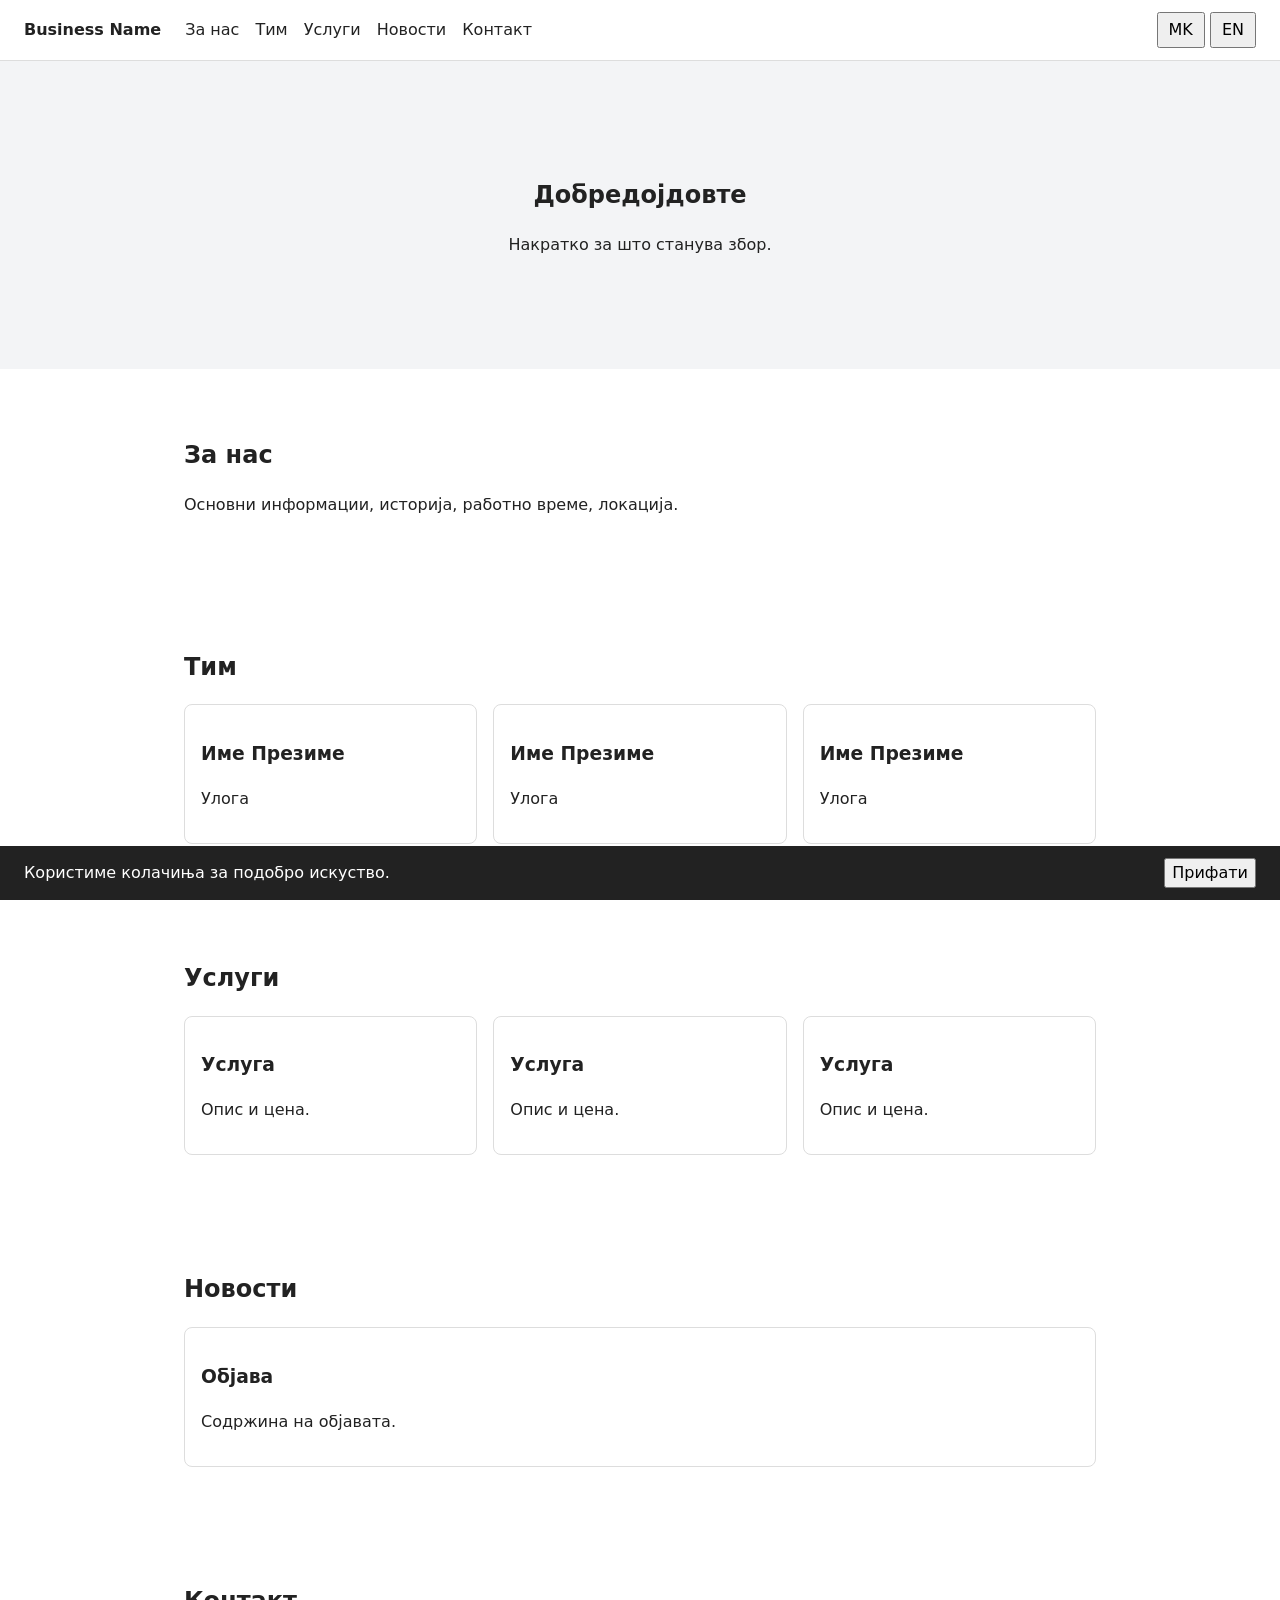
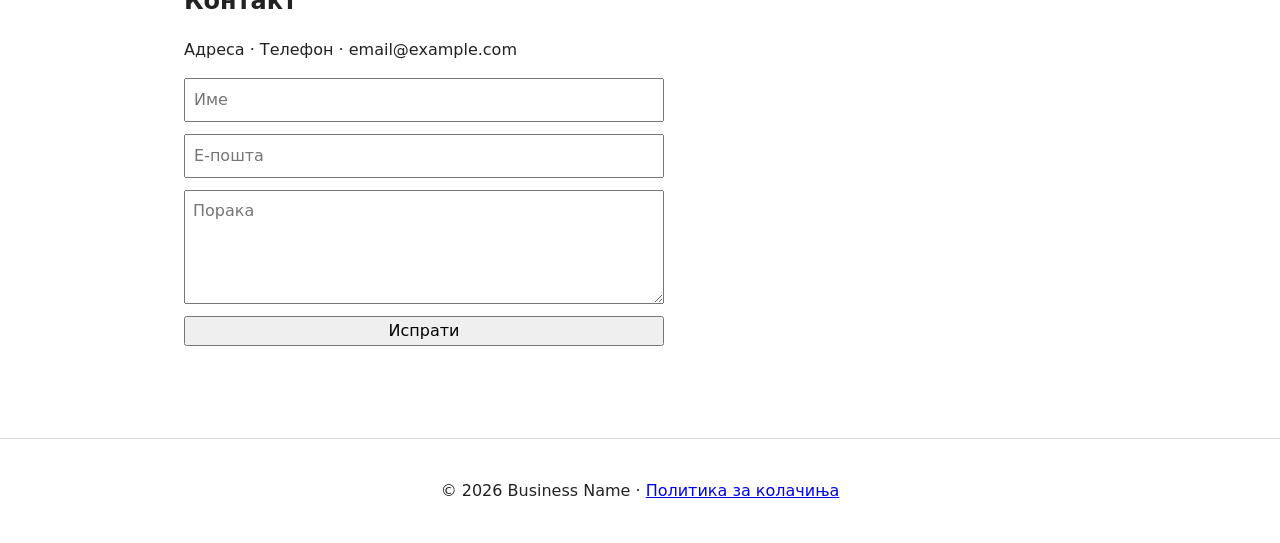
==== site/index.html @ bcfb5c7d "Configuring Reporun #1" ====
<!DOCTYPE html>
<html lang="mk">
<head>
  <meta charset="utf-8">
  <meta name="viewport" content="width=device-width, initial-scale=1">
  <title>Business Name</title>
  <link rel="stylesheet" href="css/style.css">
</head>
<body>
  <header>
    <a class="logo" href="#home">Business Name</a>
    <nav>
      <a href="#about" data-i18n="nav_about">За нас</a>
      <a href="#team" data-i18n="nav_team">Тим</a>
      <a href="#services" data-i18n="nav_services">Услуги</a>
      <a href="#news" data-i18n="nav_news">Новости</a>
      <a href="#contact" data-i18n="nav_contact">Контакт</a>
    </nav>
    <div class="lang">
      <button data-lang="mk">MK</button>
      <button data-lang="en">EN</button>
    </div>
  </header>

  <main>
    <section id="home" class="hero">
      <h1 data-i18n="hero_title">Добредојдовте</h1>
      <p data-i18n="hero_text">Накратко за што станува збор.</p>
    </section>

    <section id="about">
      <h2 data-i18n="nav_about">За нас</h2>
      <p data-i18n="about_text">Основни информации, историја, работно време, локација.</p>
    </section>

    <section id="team">
      <h2 data-i18n="nav_team">Тим</h2>
      <div class="cards">
        <div class="card"><h3>Име Презиме</h3><p data-i18n="role">Улога</p></div>
        <div class="card"><h3>Име Презиме</h3><p data-i18n="role">Улога</p></div>
        <div class="card"><h3>Име Презиме</h3><p data-i18n="role">Улога</p></div>
      </div>
    </section>

    <section id="services">
      <h2 data-i18n="nav_services">Услуги</h2>
      <div class="cards">
        <div class="card"><h3 data-i18n="service">Услуга</h3><p data-i18n="service_text">Опис и цена.</p></div>
        <div class="card"><h3 data-i18n="service">Услуга</h3><p data-i18n="service_text">Опис и цена.</p></div>
        <div class="card"><h3 data-i18n="service">Услуга</h3><p data-i18n="service_text">Опис и цена.</p></div>
      </div>
    </section>

    <section id="news">
      <h2 data-i18n="nav_news">Новости</h2>
      <article class="card"><h3 data-i18n="post">Објава</h3><p data-i18n="post_text">Содржина на објавата.</p></article>
    </section>

    <section id="contact">
      <h2 data-i18n="nav_contact">Контакт</h2>
      <p>Адреса · Телефон · email@example.com</p>
      <form id="contact-form" novalidate>
        <input name="name" type="text" required data-i18n-ph="ph_name" placeholder="Име">
        <input name="email" type="email" required data-i18n-ph="ph_email" placeholder="Е-пошта">
        <textarea name="message" rows="4" required data-i18n-ph="ph_message" placeholder="Порака"></textarea>
        <button type="submit" data-i18n="send">Испрати</button>
        <p id="form-status" role="status"></p>
      </form>
    </section>
  </main>

  <footer>
    <p>&copy; 2026 Business Name · <a href="#cookies" data-i18n="cookie_policy">Политика за колачиња</a></p>
  </footer>

  <div id="cookie-banner" hidden>
    <span data-i18n="cookie_text">Користиме колачиња за подобро искуство.</span>
    <button id="cookie-accept" data-i18n="accept">Прифати</button>
  </div>

  <script src="js/app.js"></script>
</body>
</html>
---- site/css/style.css ----
* { box-sizing: border-box; }
body { margin: 0; font-family: system-ui, sans-serif; line-height: 1.5; color: #222; }
header { display: flex; align-items: center; gap: 24px; padding: 12px 24px; background: #fff; border-bottom: 1px solid #ddd; position: sticky; top: 0; flex-wrap: wrap; }
.logo { font-weight: 700; text-decoration: none; color: inherit; }
nav { display: flex; gap: 16px; flex: 1; flex-wrap: wrap; }
nav a { color: inherit; text-decoration: none; }
nav a:hover { text-decoration: underline; }
.lang button { padding: 4px 10px; cursor: pointer; }
section { padding: 48px 24px; max-width: 960px; margin: 0 auto; }
.hero { text-align: center; padding: 96px 24px; background: #f3f4f6; max-width: none; }
.cards { display: grid; grid-template-columns: repeat(auto-fit, minmax(220px, 1fr)); gap: 16px; }
.card { border: 1px solid #ddd; border-radius: 8px; padding: 16px; }
form { display: grid; gap: 12px; max-width: 480px; }
input, textarea { padding: 8px; font: inherit; }
button { font: inherit; }
footer { text-align: center; padding: 24px; border-top: 1px solid #ddd; }
#cookie-banner { position: fixed; bottom: 0; left: 0; right: 0; background: #222; color: #fff; padding: 12px 24px; display: flex; gap: 16px; align-items: center; justify-content: space-between; }
#cookie-banner[hidden] { display: none; }
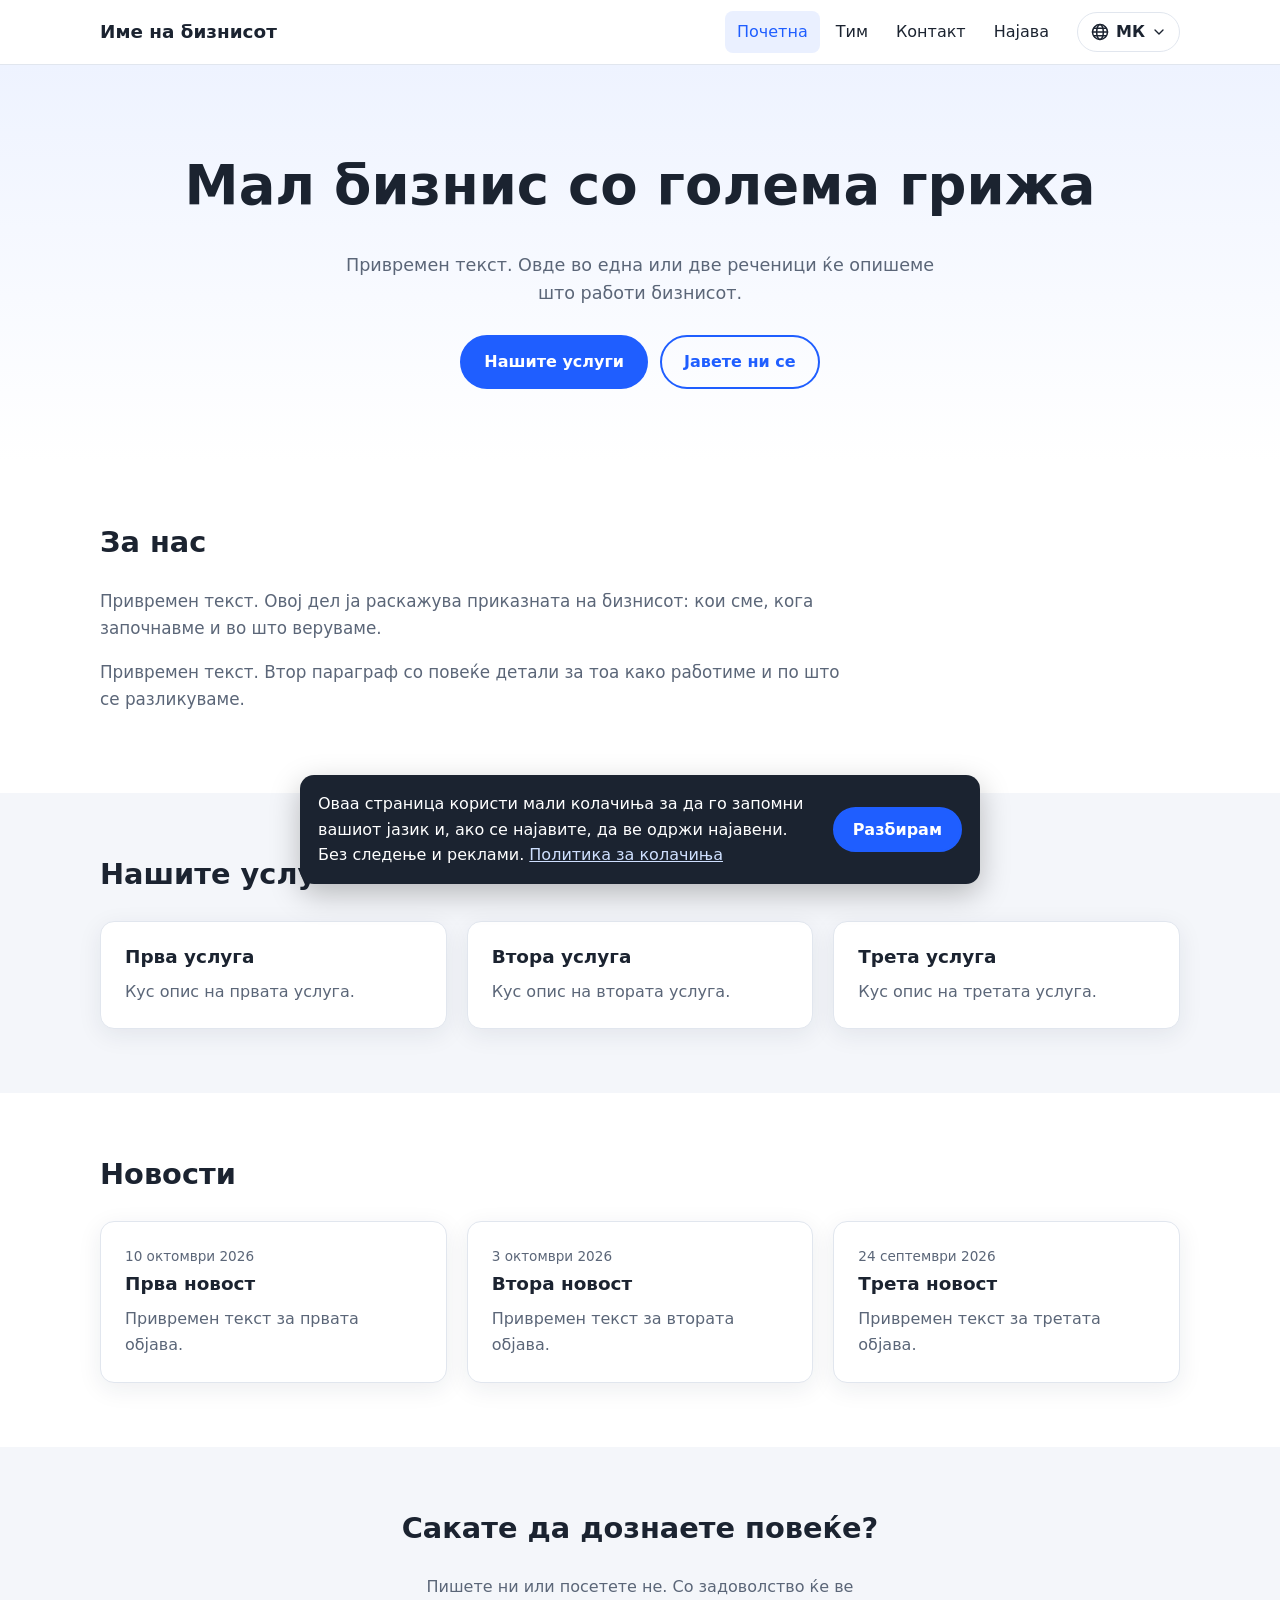
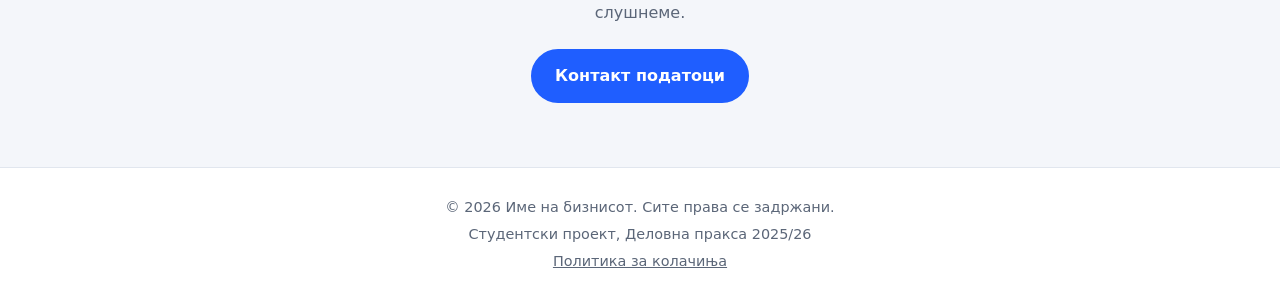
==== commit eaf66c91: "Testing out Node and Account Creation" ====
--- a/site/index.html
+++ b/site/index.html
@@ -3,81 +3,140 @@
 <head>
   <meta charset="utf-8">
   <meta name="viewport" content="width=device-width, initial-scale=1">
-  <title>Business Name</title>
+  <title>Име на бизнисот | Почетна</title>
+  <link rel="icon" type="image/svg+xml" href="assets/img/favicon.svg">
   <link rel="stylesheet" href="css/style.css">
 </head>
-<body>
-  <header>
-    <a class="logo" href="#home">Business Name</a>
-    <nav>
-      <a href="#about" data-i18n="nav_about">За нас</a>
-      <a href="#team" data-i18n="nav_team">Тим</a>
-      <a href="#services" data-i18n="nav_services">Услуги</a>
-      <a href="#news" data-i18n="nav_news">Новости</a>
-      <a href="#contact" data-i18n="nav_contact">Контакт</a>
-    </nav>
-    <div class="lang">
-      <button data-lang="mk">MK</button>
-      <button data-lang="en">EN</button>
+<body data-title-key="title.home">
+
+  <header class="site-header">
+    <div class="container header-inner">
+      <a class="brand" href="index.html" data-i18n="brand">Име на бизнисот</a>
+
+      <nav id="site-nav" class="site-nav">
+        <a href="index.html" aria-current="page" data-i18n="nav.home">Почетна</a>
+        <a href="pages/team.html" data-i18n="nav.team">Тим</a>
+        <a href="pages/contact.html" data-i18n="nav.contact">Контакт</a>
+        <a id="account-link" href="pages/account.html" data-i18n="nav.login">Најава</a>
+      </nav>
+
+      <div class="header-actions">
+        <div class="lang-switch">
+          <button id="lang-toggle" class="lang-btn" type="button" aria-haspopup="true" aria-expanded="false" aria-controls="lang-menu" aria-label="Промени јазик" title="Промени јазик">
+            <svg viewBox="0 0 24 24" fill="none" stroke="currentColor" stroke-width="1.8" stroke-linecap="round" stroke-linejoin="round" aria-hidden="true">
+              <circle cx="12" cy="12" r="9"/>
+              <ellipse cx="12" cy="12" rx="4" ry="9"/>
+              <path d="M3 12h18M4.5 7.5h15M4.5 16.5h15"/>
+            </svg>
+            <span data-i18n="lang.current">МК</span>
+            <svg class="chevron" viewBox="0 0 24 24" fill="none" stroke="currentColor" stroke-width="2" stroke-linecap="round" stroke-linejoin="round" aria-hidden="true"><path d="M6 9l6 6 6-6"/></svg>
+          </button>
+          <ul id="lang-menu" class="lang-menu" hidden>
+            <li><button type="button" data-lang="mk" lang="mk">Македонски</button></li>
+            <li><button type="button" data-lang="en" lang="en">English</button></li>
+          </ul>
+        </div>
+        <button id="menu-toggle" class="menu-btn" type="button" aria-expanded="false" aria-controls="site-nav" aria-label="Отвори мени" data-i18n-aria="nav.menu">
+          <svg viewBox="0 0 24 24" fill="none" stroke="currentColor" stroke-width="2" stroke-linecap="round" aria-hidden="true">
+            <path d="M4 7h16M4 12h16M4 17h16"/>
+          </svg>
+        </button>
+      </div>
     </div>
   </header>
 
   <main>
-    <section id="home" class="hero">
-      <h1 data-i18n="hero_title">Добредојдовте</h1>
-      <p data-i18n="hero_text">Накратко за што станува збор.</p>
-    </section>
-
-    <section id="about">
-      <h2 data-i18n="nav_about">За нас</h2>
-      <p data-i18n="about_text">Основни информации, историја, работно време, локација.</p>
-    </section>
-
-    <section id="team">
-      <h2 data-i18n="nav_team">Тим</h2>
-      <div class="cards">
-        <div class="card"><h3>Име Презиме</h3><p data-i18n="role">Улога</p></div>
-        <div class="card"><h3>Име Презиме</h3><p data-i18n="role">Улога</p></div>
-        <div class="card"><h3>Име Презиме</h3><p data-i18n="role">Улога</p></div>
+    <section class="hero">
+      <div class="container">
+        <h1 data-i18n="hero.title">Мал бизнис со голема грижа</h1>
+        <p data-i18n="hero.subtitle">Привремен текст. Овде во една или две реченици ќе опишеме што работи бизнисот.</p>
+        <div class="actions">
+          <a class="btn" href="#services" data-i18n="hero.cta">Нашите услуги</a>
+          <a class="btn btn-outline" href="pages/contact.html" data-i18n="hero.cta2">Јавете ни се</a>
+        </div>
       </div>
     </section>
 
-    <section id="services">
-      <h2 data-i18n="nav_services">Услуги</h2>
-      <div class="cards">
-        <div class="card"><h3 data-i18n="service">Услуга</h3><p data-i18n="service_text">Опис и цена.</p></div>
-        <div class="card"><h3 data-i18n="service">Услуга</h3><p data-i18n="service_text">Опис и цена.</p></div>
-        <div class="card"><h3 data-i18n="service">Услуга</h3><p data-i18n="service_text">Опис и цена.</p></div>
+    <section id="about" class="section">
+      <div class="container">
+        <h2 data-i18n="about.title">За нас</h2>
+        <div class="about-text">
+          <p data-i18n="about.p1">Привремен текст. Овој дел ја раскажува приказната на бизнисот: кои сме, кога започнавме и во што веруваме.</p>
+          <p data-i18n="about.p2">Привремен текст. Втор параграф со повеќе детали за тоа како работиме и по што се разликуваме.</p>
+        </div>
       </div>
     </section>
 
-    <section id="news">
-      <h2 data-i18n="nav_news">Новости</h2>
-      <article class="card"><h3 data-i18n="post">Објава</h3><p data-i18n="post_text">Содржина на објавата.</p></article>
+    <section id="services" class="section alt">
+      <div class="container">
+        <h2 data-i18n="services.title">Нашите услуги</h2>
+        <div class="grid">
+          <article class="card">
+            <h3 data-i18n="services.s1.title">Прва услуга</h3>
+            <p data-i18n="services.s1.text">Кус опис на првата услуга.</p>
+          </article>
+          <article class="card">
+            <h3 data-i18n="services.s2.title">Втора услуга</h3>
+            <p data-i18n="services.s2.text">Кус опис на втората услуга.</p>
+          </article>
+          <article class="card">
+            <h3 data-i18n="services.s3.title">Трета услуга</h3>
+            <p data-i18n="services.s3.text">Кус опис на третата услуга.</p>
+          </article>
+        </div>
+      </div>
     </section>
 
-    <section id="contact">
-      <h2 data-i18n="nav_contact">Контакт</h2>
-      <p>Адреса · Телефон · email@example.com</p>
-      <form id="contact-form" novalidate>
-        <input name="name" type="text" required data-i18n-ph="ph_name" placeholder="Име">
-        <input name="email" type="email" required data-i18n-ph="ph_email" placeholder="Е-пошта">
-        <textarea name="message" rows="4" required data-i18n-ph="ph_message" placeholder="Порака"></textarea>
-        <button type="submit" data-i18n="send">Испрати</button>
-        <p id="form-status" role="status"></p>
-      </form>
+    <section id="news" class="section">
+      <div class="container">
+        <h2 data-i18n="news.title">Новости</h2>
+        <div class="grid">
+          <article class="card">
+            <p class="date" data-i18n="news.n1.date">10 октомври 2026</p>
+            <h3 data-i18n="news.n1.title">Прва новост</h3>
+            <p data-i18n="news.n1.text">Привремен текст за првата објава.</p>
+          </article>
+          <article class="card">
+            <p class="date" data-i18n="news.n2.date">3 октомври 2026</p>
+            <h3 data-i18n="news.n2.title">Втора новост</h3>
+            <p data-i18n="news.n2.text">Привремен текст за втората објава.</p>
+          </article>
+          <article class="card">
+            <p class="date" data-i18n="news.n3.date">24 септември 2026</p>
+            <h3 data-i18n="news.n3.title">Трета новост</h3>
+            <p data-i18n="news.n3.text">Привремен текст за третата објава.</p>
+          </article>
+        </div>
+      </div>
+    </section>
+
+    <section id="contact" class="section alt cta">
+      <div class="container">
+        <h2 data-i18n="cta.title">Сакате да дознаете повеќе?</h2>
+        <p data-i18n="cta.text">Пишете ни или посетете не. Со задоволство ќе ве слушнеме.</p>
+        <a class="btn" href="pages/contact.html" data-i18n="cta.button">Контакт податоци</a>
+      </div>
     </section>
   </main>
 
-  <footer>
-    <p>&copy; 2026 Business Name · <a href="#cookies" data-i18n="cookie_policy">Политика за колачиња</a></p>
+  <footer class="site-footer">
+    <div class="container">
+      <p data-i18n="footer.rights">© 2026 Име на бизнисот. Сите права се задржани.</p>
+      <p data-i18n="footer.course">Студентски проект, Деловна пракса 2025/26</p>
+      <p><a href="pages/cookies.html" data-i18n="footer.cookies">Политика за колачиња</a></p>
+    </div>
   </footer>
 
-  <div id="cookie-banner" hidden>
-    <span data-i18n="cookie_text">Користиме колачиња за подобро искуство.</span>
-    <button id="cookie-accept" data-i18n="accept">Прифати</button>
+  <div id="cookie-banner" class="cookie-banner" role="dialog" aria-live="polite" hidden>
+    <p><span data-i18n="cookie.text">Оваа страница користи мали колачиња за да го запомни вашиот јазик и, ако се најавите, да ве одржи најавени. Без следење и реклами.</span> <a href="pages/cookies.html" data-i18n="cookie.more">Политика за колачиња</a></p>
+    <button id="cookie-ok" class="btn" type="button" data-i18n="cookie.ok">Разбирам</button>
   </div>
 
-  <script src="js/app.js"></script>
+  <script src="localisation/en.js"></script>
+  <script src="localisation/mk.js"></script>
+  <script src="js/cookies.js"></script>
+  <script src="js/i18n.js"></script>
+  <script src="js/main.js"></script>
+  <script src="js/auth.js"></script>
 </body>
 </html>
--- a/site/css/style.css
+++ b/site/css/style.css
@@ -1,18 +1,322 @@
+/* ===== Base ===== */
+:root {
+  --bg: #ffffff;
+  --bg-soft: #f4f6fa;
+  --text: #1b2330;
+  --muted: #5b6678;
+  --primary: #1f5eff;
+  --primary-dark: #1649c9;
+  --border: #e1e6ee;
+  --radius: 14px;
+  --shadow: 0 6px 24px rgba(20, 35, 70, 0.08);
+  --max: 1080px;
+}
+
 * { box-sizing: border-box; }
-body { margin: 0; font-family: system-ui, sans-serif; line-height: 1.5; color: #222; }
-header { display: flex; align-items: center; gap: 24px; padding: 12px 24px; background: #fff; border-bottom: 1px solid #ddd; position: sticky; top: 0; flex-wrap: wrap; }
-.logo { font-weight: 700; text-decoration: none; color: inherit; }
-nav { display: flex; gap: 16px; flex: 1; flex-wrap: wrap; }
-nav a { color: inherit; text-decoration: none; }
-nav a:hover { text-decoration: underline; }
-.lang button { padding: 4px 10px; cursor: pointer; }
-section { padding: 48px 24px; max-width: 960px; margin: 0 auto; }
-.hero { text-align: center; padding: 96px 24px; background: #f3f4f6; max-width: none; }
-.cards { display: grid; grid-template-columns: repeat(auto-fit, minmax(220px, 1fr)); gap: 16px; }
-.card { border: 1px solid #ddd; border-radius: 8px; padding: 16px; }
-form { display: grid; gap: 12px; max-width: 480px; }
-input, textarea { padding: 8px; font: inherit; }
-button { font: inherit; }
-footer { text-align: center; padding: 24px; border-top: 1px solid #ddd; }
-#cookie-banner { position: fixed; bottom: 0; left: 0; right: 0; background: #222; color: #fff; padding: 12px 24px; display: flex; gap: 16px; align-items: center; justify-content: space-between; }
-#cookie-banner[hidden] { display: none; }
+
+html { scroll-behavior: smooth; }
+
+body {
+  margin: 0;
+  font-family: system-ui, -apple-system, "Segoe UI", Roboto, Arial, sans-serif;
+  color: var(--text);
+  background: var(--bg);
+  line-height: 1.6;
+}
+
+img { max-width: 100%; display: block; }
+a { color: var(--primary); }
+h1, h2, h3 { line-height: 1.2; margin: 0 0 0.6em; }
+p { margin: 0 0 1em; }
+
+.container { width: min(100% - 32px, var(--max)); margin-inline: auto; }
+
+/* ===== Header ===== */
+.site-header {
+  position: sticky;
+  top: 0;
+  z-index: 50;
+  background: rgba(255, 255, 255, 0.92);
+  backdrop-filter: blur(8px);
+  border-bottom: 1px solid var(--border);
+}
+
+.header-inner {
+  display: flex;
+  align-items: center;
+  gap: 16px;
+  min-height: 64px;
+}
+
+.brand {
+  font-weight: 800;
+  font-size: 1.15rem;
+  color: var(--text);
+  text-decoration: none;
+  margin-right: auto;
+}
+
+.site-nav { display: flex; gap: 4px; }
+
+.site-nav a {
+  color: var(--text);
+  text-decoration: none;
+  padding: 8px 12px;
+  border-radius: 8px;
+  font-weight: 500;
+}
+.site-nav a:hover { background: var(--bg-soft); }
+.site-nav a[aria-current="page"] { color: var(--primary); background: #eaf0ff; }
+
+.header-actions { display: flex; align-items: center; gap: 8px; }
+
+.lang-btn,
+.menu-btn {
+  display: inline-flex;
+  align-items: center;
+  gap: 6px;
+  height: 40px;
+  padding: 0 12px;
+  border: 1px solid var(--border);
+  border-radius: 999px;
+  background: #fff;
+  color: var(--text);
+  font: inherit;
+  font-weight: 600;
+  cursor: pointer;
+}
+.lang-btn:hover,
+.menu-btn:hover { background: var(--bg-soft); }
+.lang-btn svg,
+.menu-btn svg { width: 20px; height: 20px; }
+.menu-btn { display: none; padding: 0 10px; }
+
+:focus-visible { outline: 3px solid #9db9ff; outline-offset: 2px; }
+
+/* ===== Buttons ===== */
+.btn {
+  display: inline-block;
+  padding: 12px 22px;
+  border-radius: 999px;
+  border: 2px solid var(--primary);
+  background: var(--primary);
+  color: #fff;
+  font: inherit;
+  font-weight: 600;
+  text-decoration: none;
+  cursor: pointer;
+}
+.btn:hover { background: var(--primary-dark); border-color: var(--primary-dark); }
+.btn-outline { background: transparent; color: var(--primary); }
+.btn-outline:hover { background: #eaf0ff; border-color: var(--primary); }
+
+/* ===== Sections ===== */
+.hero {
+  padding: 88px 0 72px;
+  background: linear-gradient(180deg, #eef3ff 0%, #ffffff 100%);
+  text-align: center;
+}
+.hero h1 { font-size: clamp(2rem, 5vw, 3.4rem); }
+.hero p { max-width: 620px; margin: 0 auto 28px; color: var(--muted); font-size: 1.1rem; }
+.hero .actions { display: flex; flex-wrap: wrap; gap: 12px; justify-content: center; }
+
+.section { padding: 64px 0; }
+.section.alt { background: var(--bg-soft); }
+.section h2 { font-size: 1.8rem; margin-bottom: 1em; }
+
+.about-text { max-width: 760px; color: var(--muted); font-size: 1.05rem; }
+
+.grid {
+  display: grid;
+  gap: 20px;
+  grid-template-columns: repeat(auto-fit, minmax(240px, 1fr));
+}
+
+.card {
+  background: #fff;
+  border: 1px solid var(--border);
+  border-radius: var(--radius);
+  padding: 24px;
+  box-shadow: var(--shadow);
+}
+.card h3 { font-size: 1.15rem; }
+.card p:last-child { margin-bottom: 0; color: var(--muted); }
+.card .date { font-size: 0.85rem; color: var(--muted); margin-bottom: 6px; }
+
+.cta { text-align: center; }
+.cta p { color: var(--muted); max-width: 520px; margin: 0 auto 24px; }
+
+/* ===== Page header (inner pages) ===== */
+.page-head { padding: 56px 0 24px; text-align: center; }
+.page-head h1 { font-size: clamp(1.8rem, 4vw, 2.6rem); }
+.page-head p { color: var(--muted); }
+
+/* ===== Team ===== */
+.team-grid {
+  display: grid;
+  gap: 24px;
+  grid-template-columns: repeat(auto-fit, minmax(220px, 1fr));
+  padding-bottom: 72px;
+}
+.member { text-align: center; }
+.member img {
+  width: 140px;
+  height: 140px;
+  border-radius: 50%;
+  margin: 0 auto 16px;
+  background: #d7dde5;
+}
+.member h3 { margin-bottom: 4px; }
+.member p { color: var(--muted); margin: 0; }
+
+/* ===== Contact ===== */
+.contact-layout {
+  display: grid;
+  gap: 24px;
+  grid-template-columns: 1fr 1fr;
+  padding-bottom: 72px;
+}
+
+.info-list { list-style: none; margin: 0; padding: 0; }
+.info-list li { padding: 12px 0; border-bottom: 1px solid var(--border); }
+.info-list li:last-child { border-bottom: 0; }
+.info-list .label { display: block; font-size: 0.85rem; color: var(--muted); }
+
+form .field { margin-bottom: 16px; }
+label { display: block; font-weight: 600; margin-bottom: 6px; }
+input, textarea {
+  width: 100%;
+  padding: 11px 12px;
+  border: 1px solid #c7cfdb;
+  border-radius: 10px;
+  font: inherit;
+  background: #fff;
+}
+input:focus, textarea:focus { outline: 3px solid #cfdcff; border-color: var(--primary); }
+input[aria-invalid="true"], textarea[aria-invalid="true"] { border-color: #c62828; }
+textarea { min-height: 130px; resize: vertical; }
+.error { color: #c62828; font-size: 0.875rem; min-height: 1.2em; margin-top: 4px; }
+.status { color: #1b7a3a; font-weight: 600; margin-top: 12px; min-height: 1.4em; }
+
+/* ===== Footer ===== */
+.site-footer {
+  border-top: 1px solid var(--border);
+  padding: 28px 0;
+  color: var(--muted);
+  font-size: 0.9rem;
+  text-align: center;
+}
+.site-footer p { margin: 0 0 4px; }
+
+/* ===== Cookie banner ===== */
+.cookie-banner {
+  position: fixed;
+  left: 16px;
+  right: 16px;
+  bottom: 16px;
+  z-index: 100;
+  max-width: 680px;
+  margin-inline: auto;
+  display: flex;
+  flex-wrap: wrap;
+  align-items: center;
+  gap: 12px;
+  padding: 16px 18px;
+  background: #1b2330;
+  color: #fff;
+  border-radius: var(--radius);
+  box-shadow: 0 10px 30px rgba(0, 0, 0, 0.25);
+}
+.cookie-banner[hidden] { display: none; }
+.cookie-banner p { margin: 0; flex: 1 1 260px; }
+.cookie-banner .btn { padding: 8px 18px; }
+.cookie-banner .btn-outline { color: #fff; border-color: #fff; }
+.cookie-banner .btn-outline:hover { background: rgba(255, 255, 255, 0.12); border-color: #fff; }
+
+/* ===== Responsive ===== */
+@media (max-width: 760px) {
+  .menu-btn { display: inline-flex; }
+  .site-nav {
+    display: none;
+    position: absolute;
+    top: 64px;
+    left: 0;
+    right: 0;
+    flex-direction: column;
+    padding: 8px 16px 16px;
+    background: #fff;
+    border-bottom: 1px solid var(--border);
+  }
+  .site-nav.open { display: flex; }
+  .contact-layout { grid-template-columns: 1fr; }
+  .hero { padding: 64px 0 48px; }
+}
+
+/* ===== Language dropdown ===== */
+.lang-switch { position: relative; }
+.lang-btn .chevron { width: 16px; height: 16px; transition: transform 0.15s; }
+.lang-btn[aria-expanded="true"] .chevron { transform: rotate(180deg); }
+
+.lang-menu {
+  position: absolute;
+  right: 0;
+  top: calc(100% + 8px);
+  min-width: 170px;
+  margin: 0;
+  padding: 6px;
+  list-style: none;
+  background: #fff;
+  border: 1px solid var(--border);
+  border-radius: 12px;
+  box-shadow: var(--shadow);
+  z-index: 60;
+}
+.lang-menu[hidden] { display: none; }
+.lang-menu button {
+  display: flex;
+  align-items: center;
+  justify-content: space-between;
+  width: 100%;
+  padding: 10px 12px;
+  border: 0;
+  border-radius: 8px;
+  background: transparent;
+  color: var(--text);
+  font: inherit;
+  text-align: left;
+  cursor: pointer;
+}
+.lang-menu button:hover { background: var(--bg-soft); }
+.lang-menu button[aria-current="true"] { color: var(--primary); font-weight: 600; }
+.lang-menu button[aria-current="true"]::after { content: "\2713"; }
+
+/* ===== Cookie policy page ===== */
+.policy { display: grid; gap: 20px; padding-bottom: 72px; max-width: 820px; }
+.policy h2 { font-size: 1.3rem; }
+.policy .card p:last-child { color: var(--text); }
+.policy .updated { color: var(--muted); font-size: 0.9rem; margin: 0; }
+.table-wrap { overflow-x: auto; }
+table { width: 100%; border-collapse: collapse; font-size: 0.95rem; }
+th, td { text-align: left; padding: 10px 12px; border-bottom: 1px solid var(--border); vertical-align: top; }
+th { color: var(--muted); font-weight: 600; font-size: 0.85rem; }
+code { background: var(--bg-soft); padding: 2px 6px; border-radius: 6px; font-size: 0.9em; }
+
+/* footer + banner links */
+.site-footer a { color: var(--muted); }
+.cookie-banner a { color: #cfe0ff; }
+
+/* ===== Accounts ===== */
+[hidden] { display: none !important; }
+.hint { color: var(--muted); font-size: 0.85rem; margin-top: 4px; }
+.status-error { color: #c62828; }
+.account-view { max-width: 520px; padding-bottom: 72px; }
+.account-email { word-break: break-all; }
+.account-view .info-list { margin-bottom: 20px; }
+.page-note { text-align: center; color: var(--muted); padding-bottom: 72px; }
+.btn:disabled { opacity: 0.6; cursor: not-allowed; }
+
+/* sign in / create account: one centred card at a time */
+.auth-wrap { max-width: 440px; padding-bottom: 72px; }
+.auth-wrap .card { padding: 28px; }
+.btn-block { width: 100%; text-align: center; }
+.auth-switch { text-align: center; color: var(--muted); margin: 20px 0 0; }
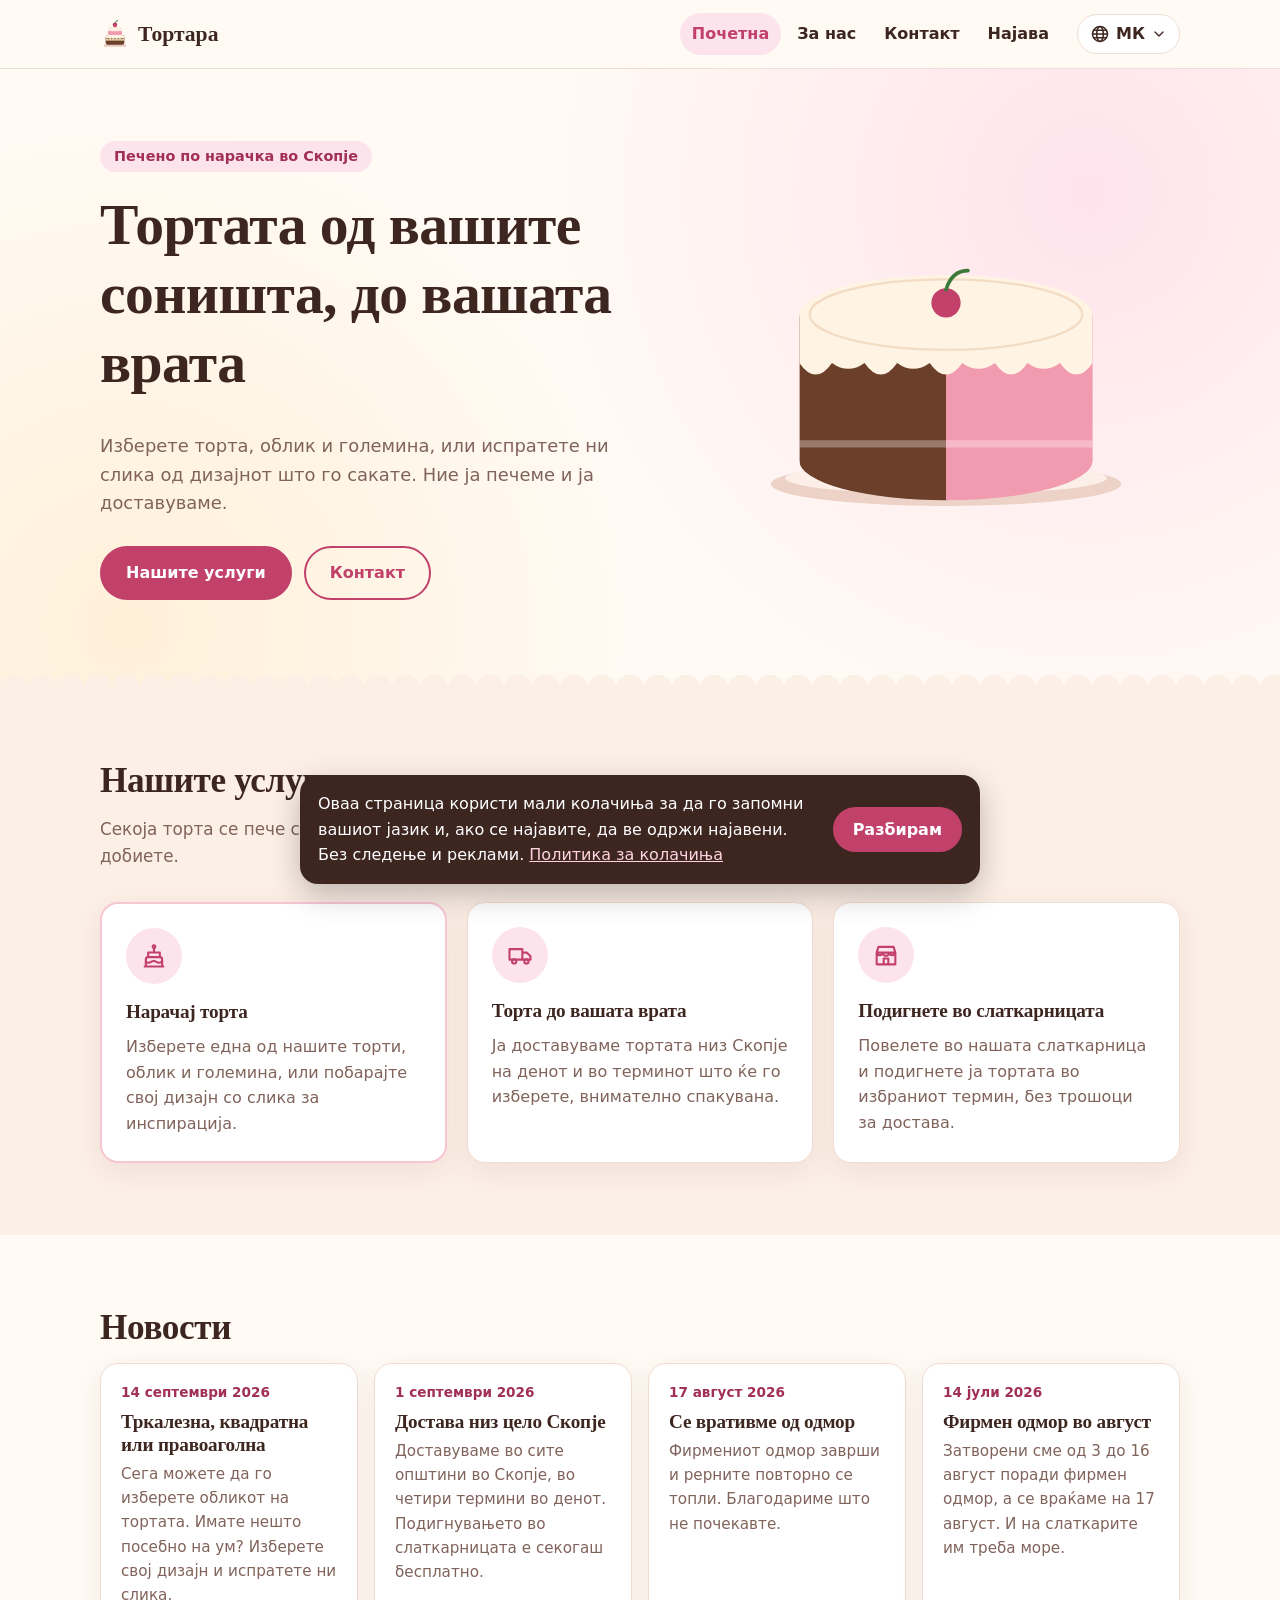
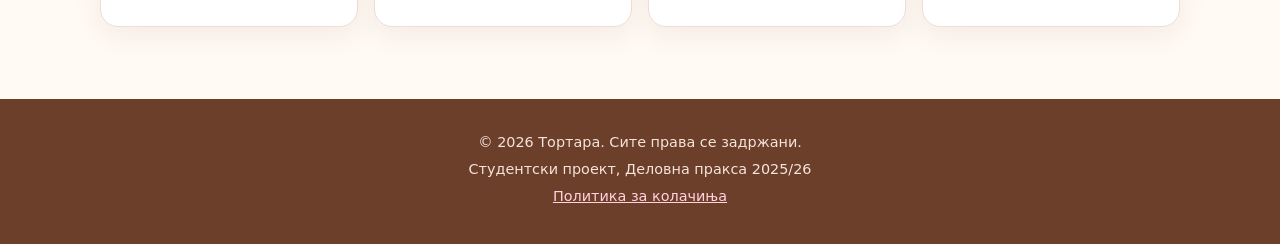
==== commit 17c53a2e: "node.js for account management and business chosen" ====
--- a/site/index.html
+++ b/site/index.html
@@ -3,7 +3,7 @@
 <head>
   <meta charset="utf-8">
   <meta name="viewport" content="width=device-width, initial-scale=1">
-  <title>Име на бизнисот | Почетна</title>
+  <title>Тортара | Торти до вашата врата</title>
   <link rel="icon" type="image/svg+xml" href="assets/img/favicon.svg">
   <link rel="stylesheet" href="css/style.css">
 </head>
@@ -11,13 +11,13 @@
 
   <header class="site-header">
     <div class="container header-inner">
-      <a class="brand" href="index.html" data-i18n="brand">Име на бизнисот</a>
+      <a class="brand" href="index.html" data-i18n="brand">Тортара</a>
 
       <nav id="site-nav" class="site-nav">
         <a href="index.html" aria-current="page" data-i18n="nav.home">Почетна</a>
-        <a href="pages/team.html" data-i18n="nav.team">Тим</a>
+        <a href="pages/about.html" data-i18n="nav.about">За нас</a>
         <a href="pages/contact.html" data-i18n="nav.contact">Контакт</a>
-        <a id="account-link" href="pages/account.html" data-i18n="nav.login">Најава</a>
+        <a id="nav-account" href="pages/account.html" data-i18n="nav.login">Најава</a>
       </nav>
 
       <div class="header-actions">
@@ -47,41 +47,39 @@
 
   <main>
     <section class="hero">
-      <div class="container">
-        <h1 data-i18n="hero.title">Мал бизнис со голема грижа</h1>
-        <p data-i18n="hero.subtitle">Привремен текст. Овде во една или две реченици ќе опишеме што работи бизнисот.</p>
-        <div class="actions">
-          <a class="btn" href="#services" data-i18n="hero.cta">Нашите услуги</a>
-          <a class="btn btn-outline" href="pages/contact.html" data-i18n="hero.cta2">Јавете ни се</a>
+      <div class="container hero-inner">
+        <div>
+          <span class="eyebrow" data-i18n="hero.eyebrow">Печено по нарачка во Скопје</span>
+          <h1 data-i18n="hero.title">Тортата од вашите соништа, до вашата врата</h1>
+          <p data-i18n="hero.subtitle">Изберете торта, облик и големина, или испратете ни слика од дизајнот што го сакате. Ние ја печеме и ја доставуваме.</p>
+          <div class="actions">
+            <a class="btn" href="#services" data-i18n="hero.cta2">Нашите услуги</a>
+            <a class="btn btn-outline" href="pages/contact.html" data-i18n="nav.contact">Контакт</a>
+          </div>
         </div>
+        <svg class="hero-art" width="260" height="204" data-cake='{"size":"large","colors":["#6b3f2a","#f19bb0"]}' role="img" aria-label="Торта од чоколадо и јагода" data-i18n-aria="hero.art"></svg>
       </div>
     </section>
 
-    <section id="about" class="section">
-      <div class="container">
-        <h2 data-i18n="about.title">За нас</h2>
-        <div class="about-text">
-          <p data-i18n="about.p1">Привремен текст. Овој дел ја раскажува приказната на бизнисот: кои сме, кога започнавме и во што веруваме.</p>
-          <p data-i18n="about.p2">Привремен текст. Втор параграф со повеќе детали за тоа како работиме и по што се разликуваме.</p>
-        </div>
-      </div>
-    </section>
-
-    <section id="services" class="section alt">
+    <section id="services" class="section alt scallop">
       <div class="container">
         <h2 data-i18n="services.title">Нашите услуги</h2>
+        <p class="section-lead" data-i18n="services.lead">Секоја торта се пече свежо, само за вас. Изберете како сакате да ја добиете.</p>
         <div class="grid">
-          <article class="card">
-            <h3 data-i18n="services.s1.title">Прва услуга</h3>
-            <p data-i18n="services.s1.text">Кус опис на првата услуга.</p>
+          <article class="card service service-featured">
+            <span class="icon" aria-hidden="true"><svg viewBox="0 0 24 24" fill="none" stroke="currentColor" stroke-width="1.8" stroke-linecap="round" stroke-linejoin="round"><path d="M4 21h16M5 21v-6a2 2 0 0 1 2-2h10a2 2 0 0 1 2 2v6M7 13V9h10v4M12 9V6"/><circle cx="12" cy="4" r="1.2"/><path d="M5 17c1.5 1 3 1 4.5 0s3-1 4.5 0 3 1 4.5 0"/></svg></span>
+            <h3 data-i18n="services.s1.title">Нарачај торта</h3>
+            <p data-i18n="services.s1.text">Изберете една од нашите торти, облик и големина, или побарајте свој дизајн со слика за инспирација.</p>
           </article>
-          <article class="card">
-            <h3 data-i18n="services.s2.title">Втора услуга</h3>
-            <p data-i18n="services.s2.text">Кус опис на втората услуга.</p>
+          <article class="card service">
+            <span class="icon" aria-hidden="true"><svg viewBox="0 0 24 24" fill="none" stroke="currentColor" stroke-width="1.8" stroke-linecap="round" stroke-linejoin="round"><path d="M3 7h11v9H3zM14 10h4l3 3v3h-7z"/><circle cx="7" cy="17.5" r="1.8"/><circle cx="17.5" cy="17.5" r="1.8"/></svg></span>
+            <h3 data-i18n="services.s2.title">Торта до вашата врата</h3>
+            <p data-i18n="services.s2.text">Ја доставуваме тортата низ Скопје на денот и во терминот што ќе го изберете, внимателно спакувана.</p>
           </article>
-          <article class="card">
-            <h3 data-i18n="services.s3.title">Трета услуга</h3>
-            <p data-i18n="services.s3.text">Кус опис на третата услуга.</p>
+          <article class="card service">
+            <span class="icon" aria-hidden="true"><svg viewBox="0 0 24 24" fill="none" stroke="currentColor" stroke-width="1.8" stroke-linecap="round" stroke-linejoin="round"><path d="M4 10l1.5-5h13L20 10M4 10h16v10H4zM4 10a2.7 2.7 0 0 0 5.3 0 2.7 2.7 0 0 0 5.4 0 2.7 2.7 0 0 0 5.3 0M10 20v-5h4v5"/></svg></span>
+            <h3 data-i18n="services.s3.title">Подигнете во слаткарницата</h3>
+            <p data-i18n="services.s3.text">Повелете во нашата слаткарница и подигнете ја тортата во избраниот термин, без трошоци за достава.</p>
           </article>
         </div>
       </div>
@@ -90,38 +88,35 @@
     <section id="news" class="section">
       <div class="container">
         <h2 data-i18n="news.title">Новости</h2>
-        <div class="grid">
-          <article class="card">
-            <p class="date" data-i18n="news.n1.date">10 октомври 2026</p>
-            <h3 data-i18n="news.n1.title">Прва новост</h3>
-            <p data-i18n="news.n1.text">Привремен текст за првата објава.</p>
+        <div class="grid news-grid">
+          <article class="card news-item">
+            <p class="date" data-i18n="news.5.date">14 септември 2026</p>
+            <h3 data-i18n="news.5.title">Тркалезна, квадратна или правоаголна</h3>
+            <p data-i18n="news.5.text">Сега можете да го изберете обликот на тортата. Имате нешто посебно на ум? Изберете свој дизајн и испратете ни слика.</p>
           </article>
-          <article class="card">
-            <p class="date" data-i18n="news.n2.date">3 октомври 2026</p>
-            <h3 data-i18n="news.n2.title">Втора новост</h3>
-            <p data-i18n="news.n2.text">Привремен текст за втората објава.</p>
+          <article class="card news-item">
+            <p class="date" data-i18n="news.6.date">1 септември 2026</p>
+            <h3 data-i18n="news.6.title">Достава низ цело Скопје</h3>
+            <p data-i18n="news.6.text">Доставуваме во сите општини во Скопје, во четири термини во денот. Подигнувањето во слаткарницата е секогаш бесплатно.</p>
           </article>
-          <article class="card">
-            <p class="date" data-i18n="news.n3.date">24 септември 2026</p>
-            <h3 data-i18n="news.n3.title">Трета новост</h3>
-            <p data-i18n="news.n3.text">Привремен текст за третата објава.</p>
+          <article class="card news-item">
+            <p class="date" data-i18n="news.7.date">17 август 2026</p>
+            <h3 data-i18n="news.7.title">Се вративме од одмор</h3>
+            <p data-i18n="news.7.text">Фирмениот одмор заврши и рерните повторно се топли. Благодариме што не почекавте.</p>
+          </article>
+          <article class="card news-item">
+            <p class="date" data-i18n="news.8.date">14 јули 2026</p>
+            <h3 data-i18n="news.8.title">Фирмен одмор во август</h3>
+            <p data-i18n="news.8.text">Затворени сме од 3 до 16 август поради фирмен одмор, а се враќаме на 17 август. И на слаткарите им треба море.</p>
           </article>
         </div>
-      </div>
-    </section>
-
-    <section id="contact" class="section alt cta">
-      <div class="container">
-        <h2 data-i18n="cta.title">Сакате да дознаете повеќе?</h2>
-        <p data-i18n="cta.text">Пишете ни или посетете не. Со задоволство ќе ве слушнеме.</p>
-        <a class="btn" href="pages/contact.html" data-i18n="cta.button">Контакт податоци</a>
       </div>
     </section>
   </main>
 
   <footer class="site-footer">
     <div class="container">
-      <p data-i18n="footer.rights">© 2026 Име на бизнисот. Сите права се задржани.</p>
+      <p data-i18n="footer.rights">© 2026 Тортара. Сите права се задржани.</p>
       <p data-i18n="footer.course">Студентски проект, Деловна пракса 2025/26</p>
       <p><a href="pages/cookies.html" data-i18n="footer.cookies">Политика за колачиња</a></p>
     </div>
@@ -136,6 +131,7 @@
   <script src="localisation/mk.js"></script>
   <script src="js/cookies.js"></script>
   <script src="js/i18n.js"></script>
+  <script src="js/cake-draw.js"></script>
   <script src="js/main.js"></script>
   <script src="js/auth.js"></script>
 </body>
--- a/site/css/style.css
+++ b/site/css/style.css
@@ -1,15 +1,23 @@
-/* ===== Base ===== */
+/* ===== Cake'ry: base ===== */
 :root {
-  --bg: #ffffff;
-  --bg-soft: #f4f6fa;
-  --text: #1b2330;
-  --muted: #5b6678;
-  --primary: #1f5eff;
-  --primary-dark: #1649c9;
-  --border: #e1e6ee;
-  --radius: 14px;
-  --shadow: 0 6px 24px rgba(20, 35, 70, 0.08);
+  --bg: #fffaf4;          /* cream */
+  --bg-soft: #fcefe6;     /* blush cream */
+  --surface: #ffffff;
+  --text: #3d2620;        /* dark chocolate */
+  --muted: #80635a;
+  --primary: #c2416b;     /* raspberry */
+  --primary-dark: #a12f57;
+  --primary-soft: #fde4ec;
+  --accent: #f7c6d3;      /* pink frosting */
+  --cocoa: #6b3f2a;
+  --border: #f0ddd3;
+  --input: #e2c9be;
+  --ok: #2f7d4b;
+  --error: #b3261e;
+  --radius: 18px;
+  --shadow: 0 8px 28px rgba(110, 50, 40, 0.08);
   --max: 1080px;
+  --serif: "Iowan Old Style", "Palatino Linotype", Palatino, Georgia, "Times New Roman", serif;
 }
 
 * { box-sizing: border-box; }
@@ -26,7 +34,9 @@
 
 img { max-width: 100%; display: block; }
 a { color: var(--primary); }
-h1, h2, h3 { line-height: 1.2; margin: 0 0 0.6em; }
+h1, h2, h3 { font-family: var(--serif); line-height: 1.2; margin: 0 0 0.6em; letter-spacing: -0.01em; }
+h1, h2 { font-weight: 700; }
+h3 { font-weight: 700; }
 p { margin: 0 0 1em; }
 
 .container { width: min(100% - 32px, var(--max)); margin-inline: auto; }
@@ -36,7 +46,7 @@
   position: sticky;
   top: 0;
   z-index: 50;
-  background: rgba(255, 255, 255, 0.92);
+  background: rgba(255, 250, 244, 0.94);
   backdrop-filter: blur(8px);
   border-bottom: 1px solid var(--border);
 }
@@ -45,16 +55,27 @@
   display: flex;
   align-items: center;
   gap: 16px;
-  min-height: 64px;
+  min-height: 68px;
 }
 
 .brand {
-  font-weight: 800;
-  font-size: 1.15rem;
+  display: inline-flex;
+  align-items: center;
+  gap: 8px;
+  font-family: var(--serif);
+  font-weight: 700;
+  font-size: 1.35rem;
   color: var(--text);
   text-decoration: none;
   margin-right: auto;
 }
+.brand::before {
+  content: "";
+  width: 30px;
+  height: 30px;
+  flex: none;
+  background: url("../assets/img/favicon.svg") center / contain no-repeat;
+}
 
 .site-nav { display: flex; gap: 4px; }
 
@@ -62,11 +83,11 @@
   color: var(--text);
   text-decoration: none;
   padding: 8px 12px;
-  border-radius: 8px;
-  font-weight: 500;
+  border-radius: 999px;
+  font-weight: 600;
 }
 .site-nav a:hover { background: var(--bg-soft); }
-.site-nav a[aria-current="page"] { color: var(--primary); background: #eaf0ff; }
+.site-nav a[aria-current="page"] { color: var(--primary); background: var(--primary-soft); }
 
 .header-actions { display: flex; align-items: center; gap: 8px; }
 
@@ -79,7 +100,7 @@
   padding: 0 12px;
   border: 1px solid var(--border);
   border-radius: 999px;
-  background: #fff;
+  background: var(--surface);
   color: var(--text);
   font: inherit;
   font-weight: 600;
@@ -91,40 +112,81 @@
 .menu-btn svg { width: 20px; height: 20px; }
 .menu-btn { display: none; padding: 0 10px; }
 
-:focus-visible { outline: 3px solid #9db9ff; outline-offset: 2px; }
+:focus-visible { outline: 3px solid #f2a3ba; outline-offset: 2px; }
 
 /* ===== Buttons ===== */
 .btn {
   display: inline-block;
-  padding: 12px 22px;
+  padding: 12px 24px;
   border-radius: 999px;
   border: 2px solid var(--primary);
   background: var(--primary);
   color: #fff;
   font: inherit;
-  font-weight: 600;
+  font-weight: 700;
   text-decoration: none;
   cursor: pointer;
+  transition: background 0.15s, transform 0.15s;
 }
 .btn:hover { background: var(--primary-dark); border-color: var(--primary-dark); }
+.btn:active { transform: translateY(1px); }
 .btn-outline { background: transparent; color: var(--primary); }
-.btn-outline:hover { background: #eaf0ff; border-color: var(--primary); }
+.btn-outline:hover { background: var(--primary-soft); border-color: var(--primary); }
+.btn-small { padding: 7px 16px; font-size: 0.92rem; }
+.btn:disabled { opacity: 0.6; cursor: not-allowed; }
+
+/* ===== Hero ===== */
+.hero {
+  padding: 72px 0 88px;
+  background:
+    radial-gradient(circle at 85% 20%, #ffe3ec 0, transparent 45%),
+    radial-gradient(circle at 10% 90%, #fff0d9 0, transparent 40%),
+    var(--bg);
+  position: relative;
+}
+.hero-inner {
+  display: grid;
+  grid-template-columns: 1.1fr 0.9fr;
+  align-items: center;
+  gap: 40px;
+}
+.hero .eyebrow {
+  display: inline-block;
+  padding: 4px 14px;
+  margin-bottom: 18px;
+  border-radius: 999px;
+  background: var(--primary-soft);
+  color: var(--primary-dark);
+  font-weight: 700;
+  font-size: 0.9rem;
+}
+.hero h1 { font-size: clamp(2.2rem, 5vw, 3.6rem); }
+.hero p { max-width: 520px; margin: 0 0 28px; color: var(--muted); font-size: 1.12rem; }
+.hero .actions { display: flex; flex-wrap: wrap; gap: 12px; }
+.hero-art { width: 100%; max-width: 380px; justify-self: center; height: auto; }
+
+/* scalloped edge, like the border of a cake doily */
+.scallop { position: relative; }
+.scallop::before {
+  content: "";
+  position: absolute;
+  left: 0;
+  right: 0;
+  top: -14px;
+  height: 15px;
+  background: radial-gradient(circle at 14px 15px, var(--bg-soft) 14px, transparent 14.5px) 0 0 / 28px 15px repeat-x;
+}
 
 /* ===== Sections ===== */
-.hero {
-  padding: 88px 0 72px;
-  background: linear-gradient(180deg, #eef3ff 0%, #ffffff 100%);
-  text-align: center;
-}
-.hero h1 { font-size: clamp(2rem, 5vw, 3.4rem); }
-.hero p { max-width: 620px; margin: 0 auto 28px; color: var(--muted); font-size: 1.1rem; }
-.hero .actions { display: flex; flex-wrap: wrap; gap: 12px; justify-content: center; }
-
-.section { padding: 64px 0; }
+.section { padding: 72px 0; }
 .section.alt { background: var(--bg-soft); }
-.section h2 { font-size: 1.8rem; margin-bottom: 1em; }
+.section h2 { font-size: clamp(1.7rem, 3.4vw, 2.2rem); margin-bottom: 0.4em; }
+.section-lead { color: var(--muted); max-width: 640px; margin-bottom: 32px; font-size: 1.05rem; }
 
 .about-text { max-width: 760px; color: var(--muted); font-size: 1.05rem; }
+.about-centered { margin: 0 auto 64px; }
+.team-section h2, .team-section .section-lead { text-align: center; margin-inline: auto; }
+.team-section .section-lead { margin-bottom: 36px; }
 
 .grid {
   display: grid;
@@ -133,23 +195,41 @@
 }
 
 .card {
-  background: #fff;
+  background: var(--surface);
   border: 1px solid var(--border);
   border-radius: var(--radius);
   padding: 24px;
   box-shadow: var(--shadow);
 }
-.card h3 { font-size: 1.15rem; }
+.card h3 { font-size: 1.2rem; }
 .card p:last-child { margin-bottom: 0; color: var(--muted); }
-.card .date { font-size: 0.85rem; color: var(--muted); margin-bottom: 6px; }
+.card .date { font-size: 0.85rem; color: var(--primary-dark); font-weight: 600; margin-bottom: 6px; }
+
+.service .icon {
+  display: inline-flex;
+  align-items: center;
+  justify-content: center;
+  width: 56px;
+  height: 56px;
+  margin-bottom: 16px;
+  border-radius: 50%;
+  background: var(--primary-soft);
+  color: var(--primary);
+}
+.service .icon svg { width: 28px; height: 28px; }
+.service { display: flex; flex-direction: column; }
+.service .more { margin-top: auto; padding-top: 12px; font-weight: 700; text-decoration: none; }
+.service .more:hover { text-decoration: underline; }
+.service-featured { border: 2px solid var(--accent); }
 
 .cta { text-align: center; }
 .cta p { color: var(--muted); max-width: 520px; margin: 0 auto 24px; }
+.cta .actions { display: flex; flex-wrap: wrap; gap: 12px; justify-content: center; }
 
 /* ===== Page header (inner pages) ===== */
-.page-head { padding: 56px 0 24px; text-align: center; }
-.page-head h1 { font-size: clamp(1.8rem, 4vw, 2.6rem); }
-.page-head p { color: var(--muted); }
+.page-head { padding: 56px 0 28px; text-align: center; }
+.page-head h1 { font-size: clamp(1.9rem, 4vw, 2.7rem); }
+.page-head p { color: var(--muted); max-width: 620px; margin-inline: auto; }
 
 /* ===== Team ===== */
 .team-grid {
@@ -164,10 +244,14 @@
   height: 140px;
   border-radius: 50%;
   margin: 0 auto 16px;
-  background: #d7dde5;
+  padding: 20px;               /* the pictures are small and not all square: fit them, do not stretch */
+  object-fit: contain;
+  background: #fff;
+  border: 4px solid var(--accent);
 }
 .member h3 { margin-bottom: 4px; }
 .member p { color: var(--muted); margin: 0; }
+.member .member-id { margin-top: 4px; font-weight: 600; color: var(--text); }
 
 /* ===== Contact ===== */
 .contact-layout {
@@ -178,35 +262,38 @@
 }
 
 .info-list { list-style: none; margin: 0; padding: 0; }
-.info-list li { padding: 12px 0; border-bottom: 1px solid var(--border); }
+.info-list li { padding: 12px 0; border-bottom: 1px dashed var(--border); }
 .info-list li:last-child { border-bottom: 0; }
 .info-list .label { display: block; font-size: 0.85rem; color: var(--muted); }
 
+/* ===== Forms ===== */
 form .field { margin-bottom: 16px; }
-label { display: block; font-weight: 600; margin-bottom: 6px; }
-input, textarea {
+label, .label-like { display: block; font-weight: 700; margin-bottom: 6px; }
+input, textarea, select {
   width: 100%;
-  padding: 11px 12px;
-  border: 1px solid #c7cfdb;
-  border-radius: 10px;
+  padding: 11px 13px;
+  border: 1px solid var(--input);
+  border-radius: 12px;
   font: inherit;
-  background: #fff;
-}
-input:focus, textarea:focus { outline: 3px solid #cfdcff; border-color: var(--primary); }
-input[aria-invalid="true"], textarea[aria-invalid="true"] { border-color: #c62828; }
-textarea { min-height: 130px; resize: vertical; }
-.error { color: #c62828; font-size: 0.875rem; min-height: 1.2em; margin-top: 4px; }
-.status { color: #1b7a3a; font-weight: 600; margin-top: 12px; min-height: 1.4em; }
+  color: var(--text);
+  background: var(--surface);
+}
+input:focus, textarea:focus, select:focus { outline: 3px solid #fbd2de; border-color: var(--primary); }
+input[aria-invalid="true"], textarea[aria-invalid="true"], select[aria-invalid="true"] { border-color: var(--error); }
+textarea { min-height: 120px; resize: vertical; }
+.error { color: var(--error); font-size: 0.875rem; min-height: 1.2em; margin-top: 4px; }
+.status { color: var(--ok); font-weight: 600; margin-top: 12px; min-height: 1.4em; }
 
 /* ===== Footer ===== */
 .site-footer {
-  border-top: 1px solid var(--border);
-  padding: 28px 0;
-  color: var(--muted);
+  background: var(--cocoa);
+  color: #f6e3da;
+  padding: 32px 0;
   font-size: 0.9rem;
   text-align: center;
 }
 .site-footer p { margin: 0 0 4px; }
+.site-footer a { color: #ffd3df; }
 
 /* ===== Cookie banner ===== */
 .cookie-banner {
@@ -222,7 +309,7 @@
   align-items: center;
   gap: 12px;
   padding: 16px 18px;
-  background: #1b2330;
+  background: var(--text);
   color: #fff;
   border-radius: var(--radius);
   box-shadow: 0 10px 30px rgba(0, 0, 0, 0.25);
@@ -230,26 +317,27 @@
 .cookie-banner[hidden] { display: none; }
 .cookie-banner p { margin: 0; flex: 1 1 260px; }
 .cookie-banner .btn { padding: 8px 18px; }
-.cookie-banner .btn-outline { color: #fff; border-color: #fff; }
-.cookie-banner .btn-outline:hover { background: rgba(255, 255, 255, 0.12); border-color: #fff; }
+.cookie-banner a { color: #ffd3df; }
 
 /* ===== Responsive ===== */
-@media (max-width: 760px) {
+@media (max-width: 860px) {
   .menu-btn { display: inline-flex; }
   .site-nav {
     display: none;
     position: absolute;
-    top: 64px;
+    top: 68px;
     left: 0;
     right: 0;
     flex-direction: column;
     padding: 8px 16px 16px;
-    background: #fff;
+    background: var(--bg);
     border-bottom: 1px solid var(--border);
   }
   .site-nav.open { display: flex; }
   .contact-layout { grid-template-columns: 1fr; }
-  .hero { padding: 64px 0 48px; }
+  .hero { padding: 48px 0 72px; }
+  .hero-inner { grid-template-columns: 1fr; gap: 24px; }
+  .hero-art { max-width: 240px; grid-row: 1; }
 }
 
 /* ===== Language dropdown ===== */
@@ -265,9 +353,9 @@
   margin: 0;
   padding: 6px;
   list-style: none;
-  background: #fff;
+  background: var(--surface);
   border: 1px solid var(--border);
-  border-radius: 12px;
+  border-radius: 14px;
   box-shadow: var(--shadow);
   z-index: 60;
 }
@@ -279,7 +367,7 @@
   width: 100%;
   padding: 10px 12px;
   border: 0;
-  border-radius: 8px;
+  border-radius: 10px;
   background: transparent;
   color: var(--text);
   font: inherit;
@@ -301,22 +389,27 @@
 th { color: var(--muted); font-weight: 600; font-size: 0.85rem; }
 code { background: var(--bg-soft); padding: 2px 6px; border-radius: 6px; font-size: 0.9em; }
 
-/* footer + banner links */
-.site-footer a { color: var(--muted); }
-.cookie-banner a { color: #cfe0ff; }
-
 /* ===== Accounts ===== */
 [hidden] { display: none !important; }
 .hint { color: var(--muted); font-size: 0.85rem; margin-top: 4px; }
-.status-error { color: #c62828; }
-.account-view { max-width: 520px; padding-bottom: 72px; }
-.account-email { word-break: break-all; }
-.account-view .info-list { margin-bottom: 20px; }
+.status-error { color: var(--error); }
+.account-email { word-break: break-all; color: var(--muted); }
 .page-note { text-align: center; color: var(--muted); padding-bottom: 72px; }
-.btn:disabled { opacity: 0.6; cursor: not-allowed; }
 
 /* sign in / create account: one centred card at a time */
 .auth-wrap { max-width: 440px; padding-bottom: 72px; }
 .auth-wrap .card { padding: 28px; }
 .btn-block { width: 100%; text-align: center; }
 .auth-switch { text-align: center; color: var(--muted); margin: 20px 0 0; }
+
+.news-grid { grid-template-columns: repeat(auto-fill, minmax(230px, 1fr)); gap: 16px; }
+.news-item { padding: 18px 20px; }
+.news-item h3 { margin-bottom: 6px; }
+.news-item p:last-child { margin: 0; color: var(--muted); font-size: 0.95rem; }
+@media (max-width: 520px) {
+  .header-inner { gap: 8px; }
+  .brand { font-size: 1.1rem; white-space: nowrap; min-width: 0; overflow: hidden; text-overflow: ellipsis; }
+  .brand::before { width: 24px; height: 24px; }
+  .lang-btn { padding: 0 10px; }
+  .card { padding: 20px; }
+}
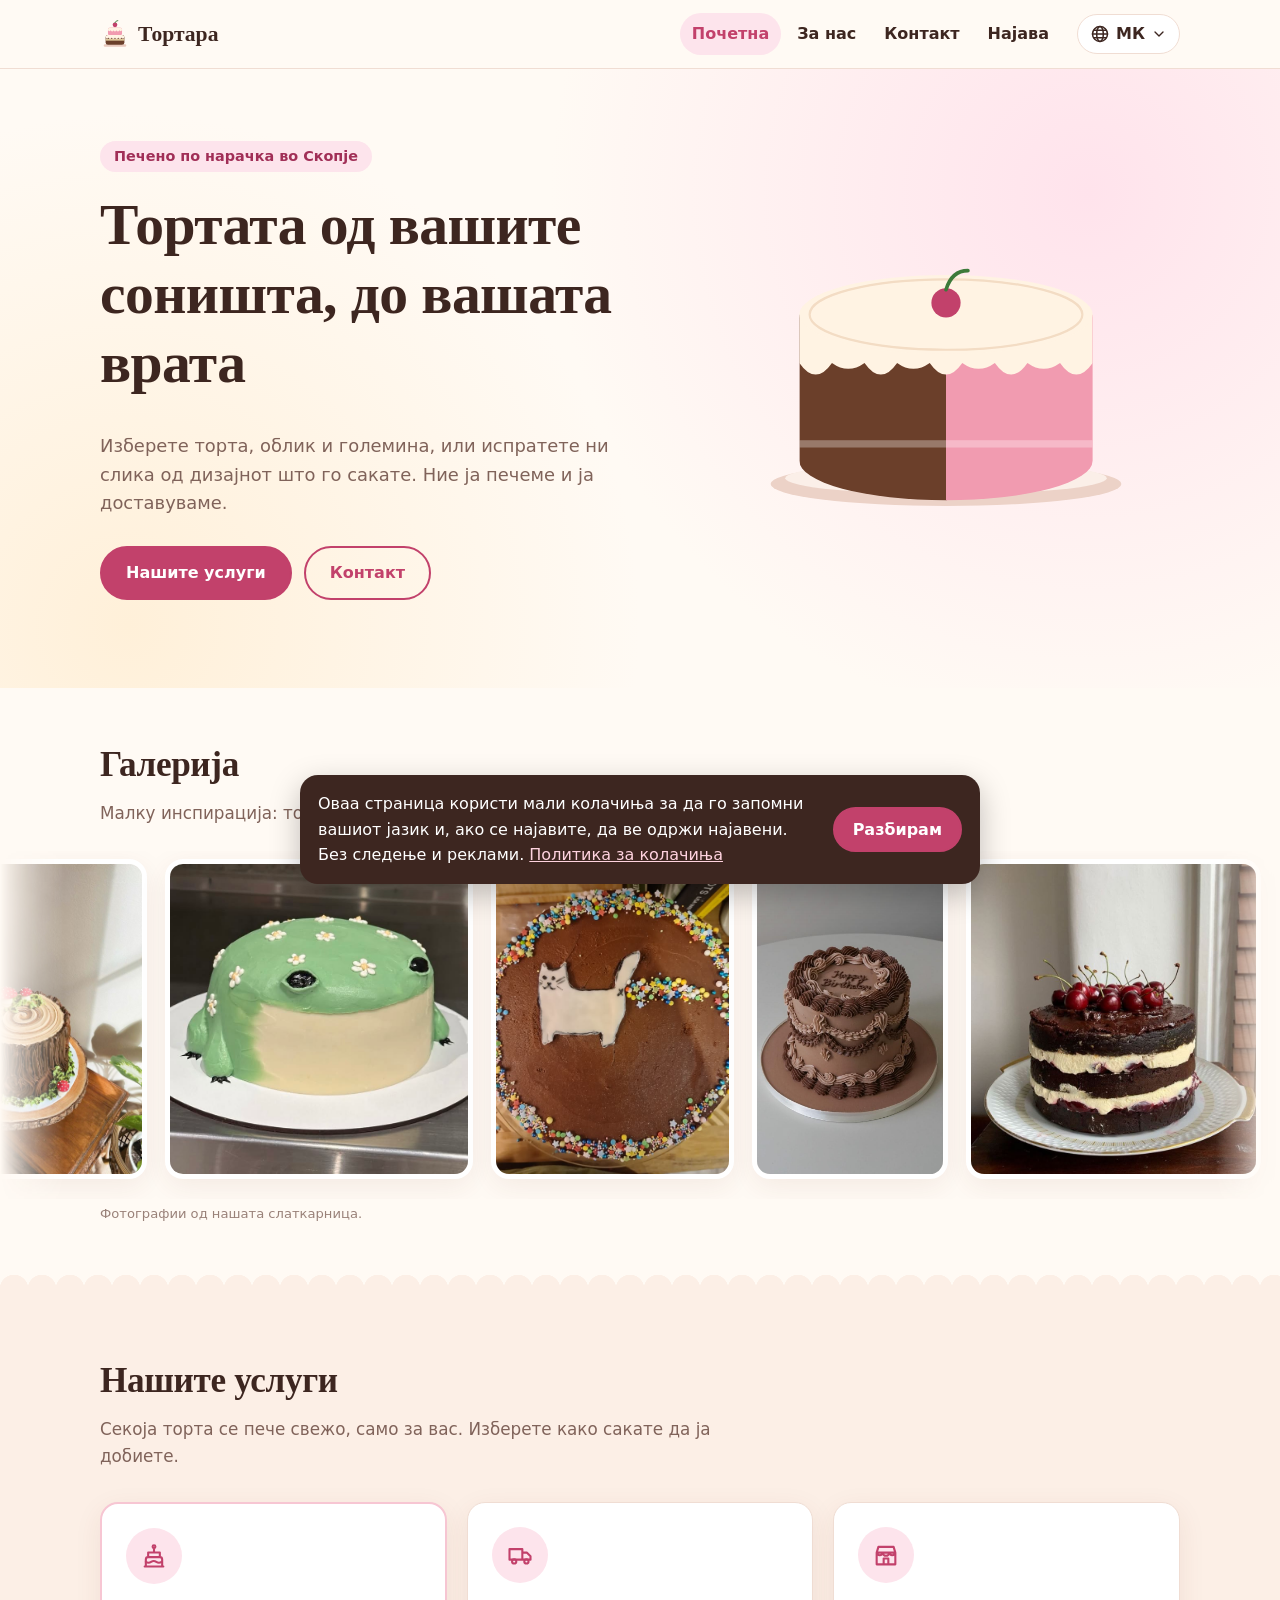
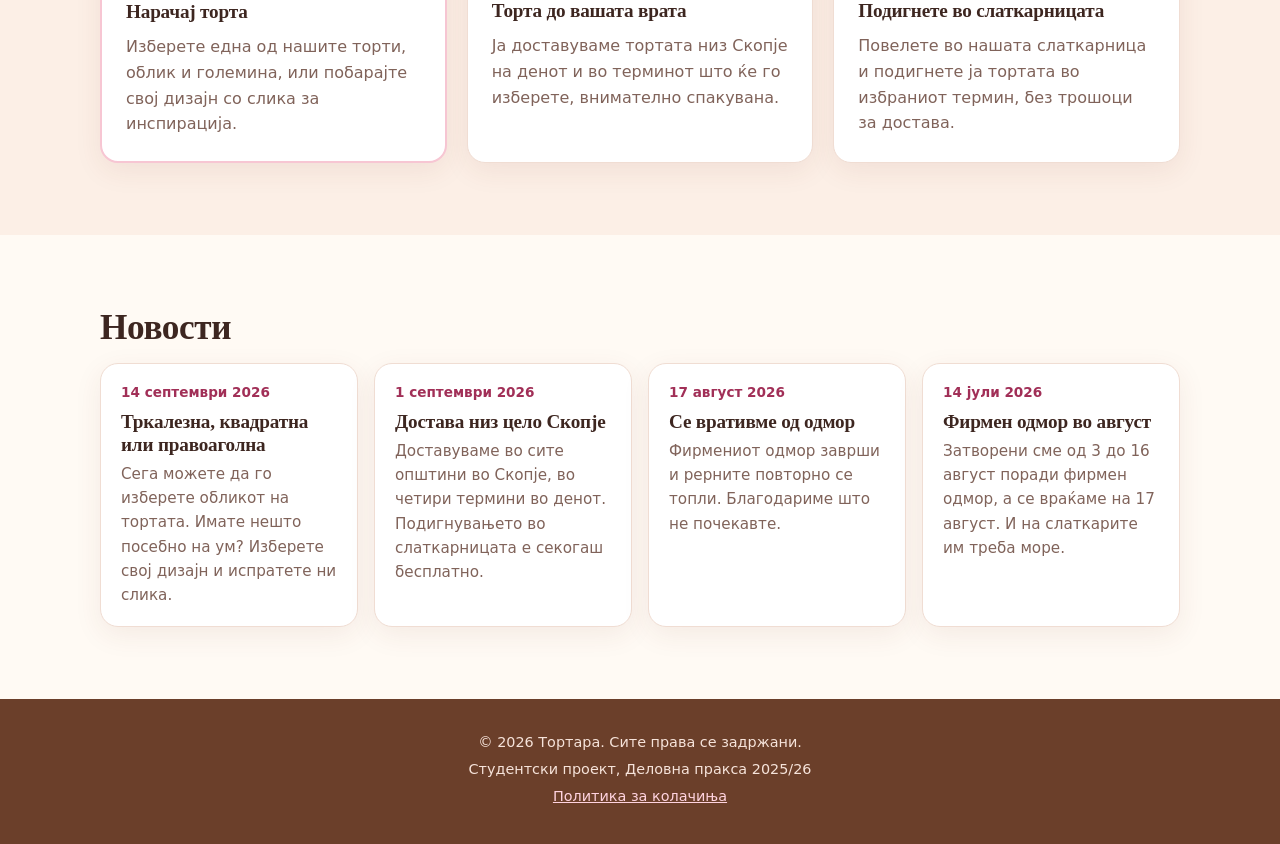
==== commit 4d9d5b4a: "gallery carousel" ====
--- a/site/index.html
+++ b/site/index.html
@@ -58,6 +58,30 @@
           </div>
         </div>
         <svg class="hero-art" width="260" height="204" data-cake='{"size":"large","colors":["#6b3f2a","#f19bb0"]}' role="img" aria-label="Торта од чоколадо и јагода" data-i18n-aria="hero.art"></svg>
+      </div>
+    </section>
+
+    <section id="gallery" class="section gallery">
+      <div class="container">
+        <h2 data-i18n="gallery.title">Галерија</h2>
+        <p class="section-lead" data-i18n="gallery.lead">Малку инспирација: торти за секоја прилика.</p>
+      </div>
+      <div class="marquee" id="gallery-marquee" tabindex="0" role="group" aria-roledescription="carousel" aria-label="Галерија со торти" data-i18n-aria="gallery.aria">
+        <ul class="marquee-track">
+          <li><img src="assets/img/cake1.jpg" width="736" height="1308" alt="Торта во облик на пенушка со печурки" data-i18n-alt="gallery.1.alt" decoding="async"></li>
+          <li><img src="assets/img/cake2.jpg" width="735" height="765" alt="Торта во облик на жаба" data-i18n-alt="gallery.2.alt" decoding="async"></li>
+          <li><img src="assets/img/cake3.jpg" width="564" height="752" alt="Чоколадна торта со мачка и шарени посипки" data-i18n-alt="gallery.3.alt" decoding="async"></li>
+          <li><img src="assets/img/cake4.jpg" width="700" height="1167" alt="Чоколадна торта украсена со крем" data-i18n-alt="gallery.4.alt" decoding="async"></li>
+          <li><img src="assets/img/cake5.jpg" width="736" height="800" alt="Чоколадна торта со крем и цреши" data-i18n-alt="gallery.5.alt" decoding="async"></li>
+          <li><img src="assets/img/cake6.jpg" width="567" height="862" alt="Торта во стил на цртан филм со глазура што се слева" data-i18n-alt="gallery.6.alt" decoding="async"></li>
+          <li><img src="assets/img/cake7.jpg" width="1125" height="1352" alt="Торта со зелен крем и цртан лик" data-i18n-alt="gallery.7.alt" decoding="async"></li>
+          <li><img src="assets/img/cake8.jpg" width="474" height="754" alt="Роденденска торта со црвени срциња" data-i18n-alt="gallery.8.alt" decoding="async"></li>
+          <li><img src="assets/img/cake9.jpg" width="320" height="566" alt="Торта во облик на халба пиво" data-i18n-alt="gallery.9.alt" decoding="async"></li>
+          <li><img src="assets/img/cake10.jpg" width="563" height="789" alt="Парче чоколадна торта со глазура" data-i18n-alt="gallery.10.alt" decoding="async"></li>
+        </ul>
+      </div>
+      <div class="container">
+        <p class="gallery-credit" data-i18n="gallery.credit">Фотографии од нашата слаткарница.</p>
       </div>
     </section>
 
--- a/site/css/style.css
+++ b/site/css/style.css
@@ -413,3 +413,36 @@
   .lang-btn { padding: 0 10px; }
   .card { padding: 20px; }
 }
+
+/* ===== Gallery: slow, endless strip of cake photos ===== */
+.gallery { padding: 56px 0 64px; }
+.gallery .section-lead { margin-bottom: 24px; }
+.marquee {
+  overflow: hidden;
+  -webkit-mask-image: linear-gradient(90deg, transparent, #000 5%, #000 95%, transparent);
+  mask-image: linear-gradient(90deg, transparent, #000 5%, #000 95%, transparent);
+}
+.marquee-track { display: flex; width: max-content; margin: 0; padding: 8px 0 20px; list-style: none; }
+.marquee-track li { flex: none; margin-right: 18px; }
+.marquee-track img {
+  display: block;
+  height: 320px;
+  width: auto;
+  border-radius: var(--radius);
+  border: 5px solid var(--surface);
+  box-shadow: var(--shadow);
+  background: var(--bg-soft);
+}
+/* the strip is moved by js/main.js (slowly on its own, or by dragging) */
+.marquee.is-moving { cursor: grab; touch-action: pan-y; user-select: none; -webkit-user-select: none; }
+.marquee.is-moving.is-dragging { cursor: grabbing; }
+.marquee.is-moving .marquee-track { will-change: transform; }
+.marquee.is-moving img { -webkit-user-drag: none; user-select: none; pointer-events: none; }
+.marquee:focus-visible { outline: 2px solid var(--primary); outline-offset: 4px; border-radius: var(--radius); }
+.gallery-credit { margin: 4px 0 0; font-size: 0.82rem; color: var(--muted); opacity: 0.8; }
+/* people who ask for less motion get a strip they can scroll by hand */
+.marquee:not(.is-moving) { overflow-x: auto; -webkit-mask-image: none; mask-image: none; }
+@media (max-width: 600px) {
+  .gallery { padding: 40px 0 48px; }
+  .marquee-track img { height: 240px; }
+}
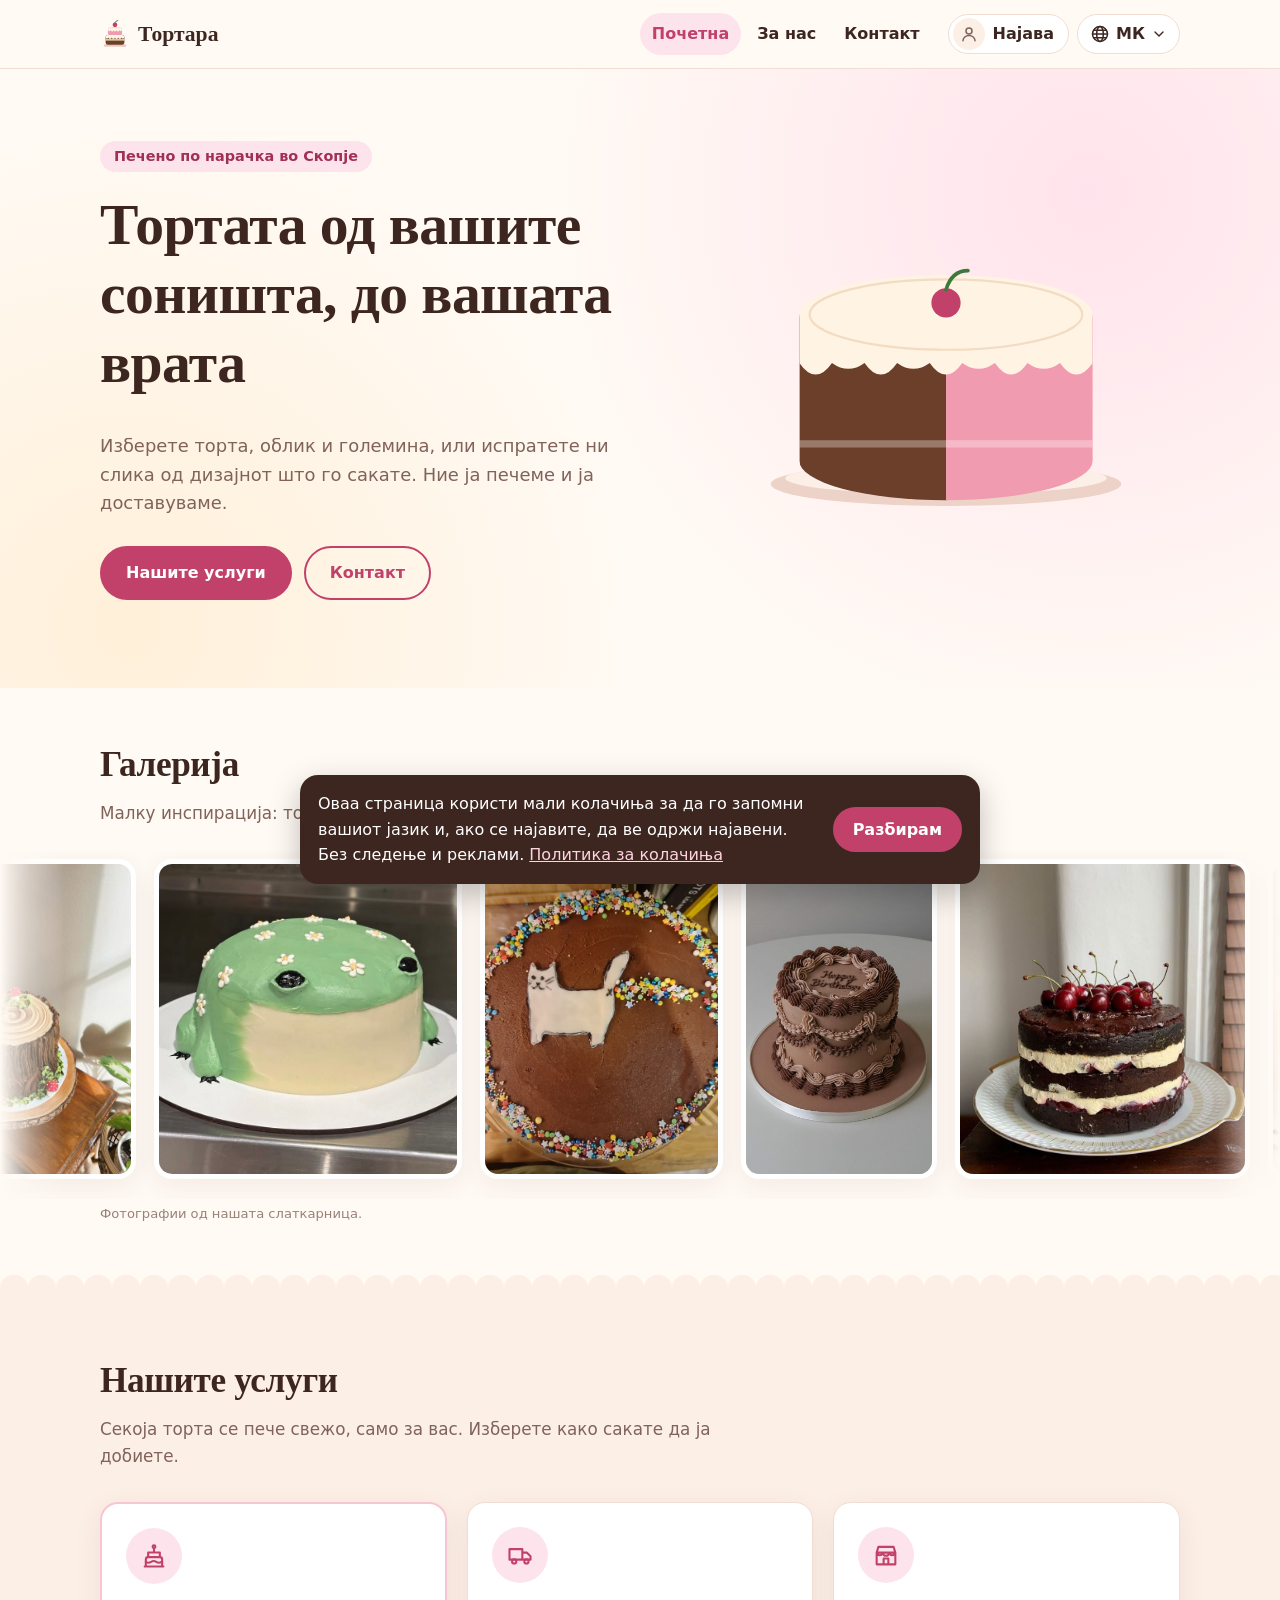
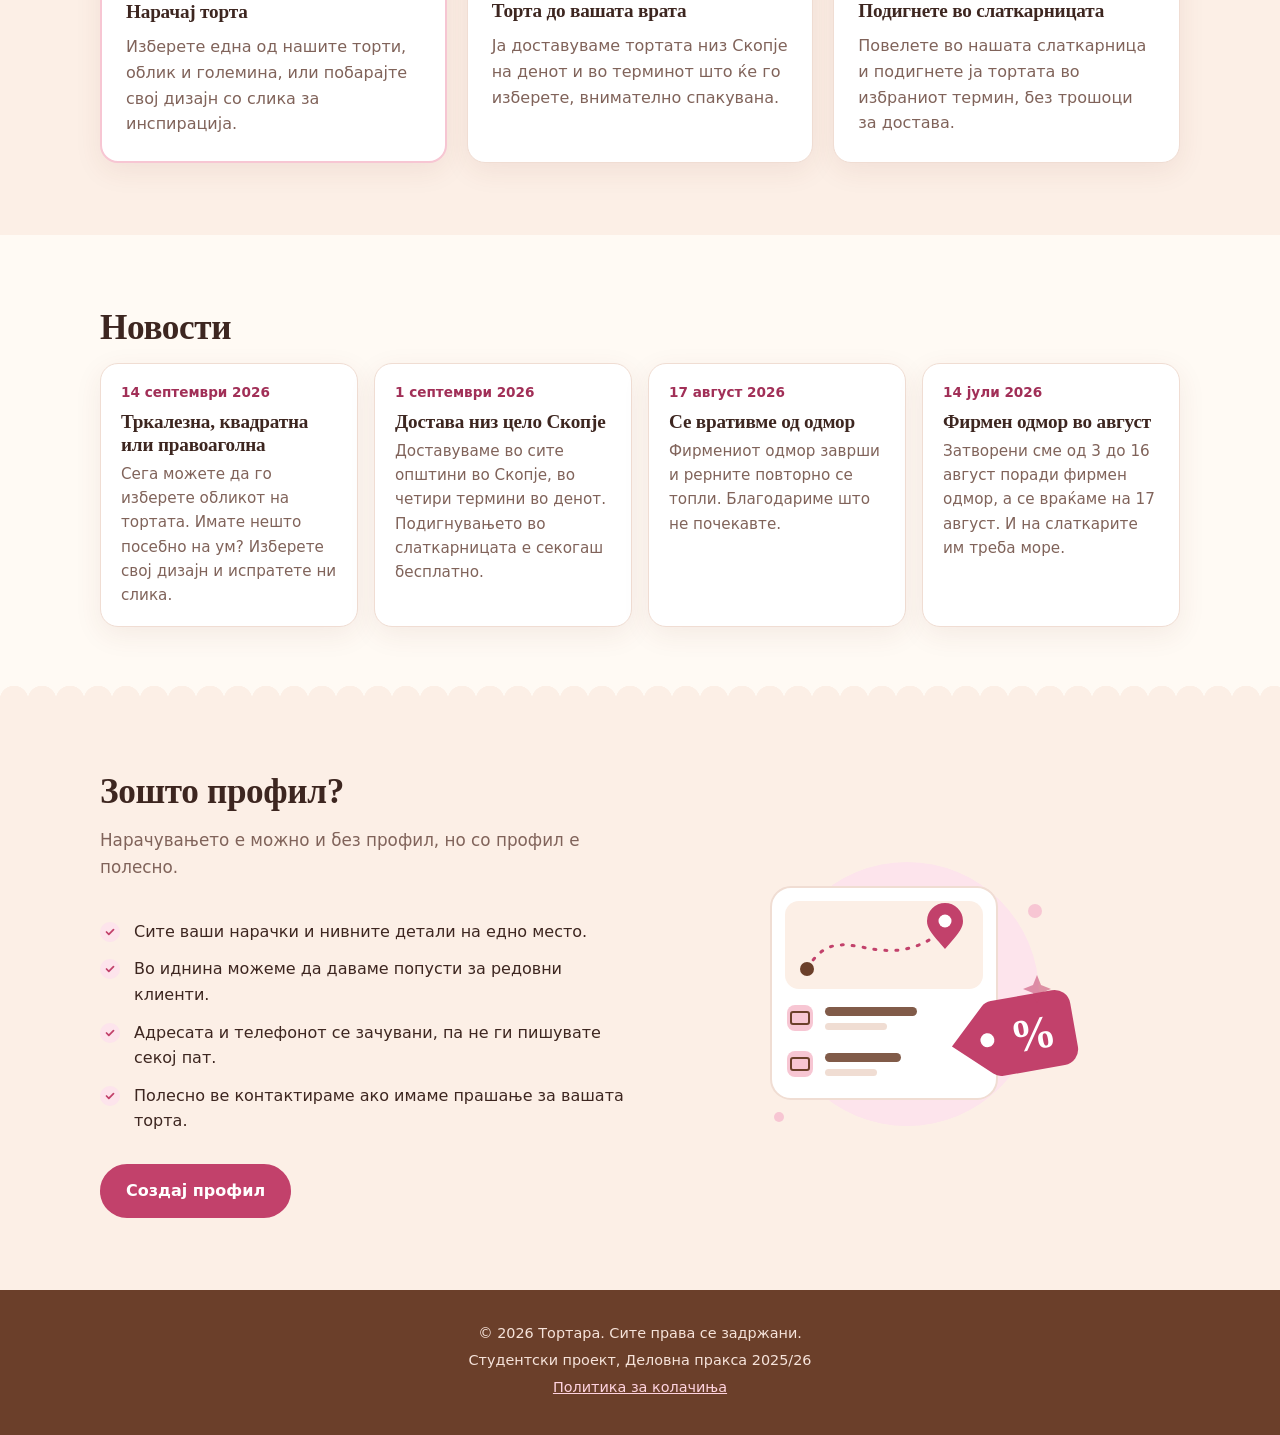
==== commit f824f346: "Account details and WhyAnAccount section" ====
--- a/site/index.html
+++ b/site/index.html
@@ -17,10 +17,13 @@
         <a href="index.html" aria-current="page" data-i18n="nav.home">Почетна</a>
         <a href="pages/about.html" data-i18n="nav.about">За нас</a>
         <a href="pages/contact.html" data-i18n="nav.contact">Контакт</a>
-        <a id="nav-account" href="pages/account.html" data-i18n="nav.login">Најава</a>
       </nav>
 
       <div class="header-actions">
+        <a id="account-link" class="account-chip" href="pages/account.html">
+          <span id="account-avatar" class="avatar avatar-guest" aria-hidden="true"><svg viewBox="0 0 24 24" fill="none" stroke="currentColor" stroke-width="2" stroke-linecap="round" stroke-linejoin="round" aria-hidden="true"><circle cx="12" cy="8" r="4"/><path d="M4 21c0-4 3.6-7 8-7s8 3 8 7"/></svg></span>
+          <span id="account-label" class="account-chip-label" data-i18n="nav.login">Најава</span>
+        </a>
         <div class="lang-switch">
           <button id="lang-toggle" class="lang-btn" type="button" aria-haspopup="true" aria-expanded="false" aria-controls="lang-menu" aria-label="Промени јазик" title="Промени јазик">
             <svg viewBox="0 0 24 24" fill="none" stroke="currentColor" stroke-width="1.8" stroke-linecap="round" stroke-linejoin="round" aria-hidden="true">
@@ -136,6 +139,47 @@
         </div>
       </div>
     </section>
+
+    <section id="account-perks" class="section alt scallop">
+      <div class="container perks">
+        <div>
+          <h2 data-i18n="perks.title">Зошто профил?</h2>
+          <p class="section-lead" data-i18n="perks.lead">Нарачувањето е можно и без профил, но со профил е полесно.</p>
+          <ul class="perk-list">
+            <li data-i18n="perks.p1">Сите ваши нарачки и нивните детали на едно место.</li>
+            <li data-i18n="perks.p2">Во иднина можеме да даваме попусти за редовни клиенти.</li>
+            <li data-i18n="perks.p3">Адресата и телефонот се зачувани, па не ги пишувате секој пат.</li>
+            <li data-i18n="perks.p4">Полесно ве контактираме ако имаме прашање за вашата торта.</li>
+          </ul>
+          <a class="btn" href="pages/account.html#register" data-i18n="perks.cta">Создај профил</a>
+        </div>
+        <svg class="perks-art" viewBox="0 0 360 290" role="img" aria-label="Вашите нарачки и попуст" data-i18n-aria="perks.art">
+          <circle cx="170" cy="145" r="132" fill="var(--primary-soft)"/>
+          <rect x="34" y="38" width="226" height="212" rx="20" fill="#fff" stroke="var(--border)" stroke-width="2"/>
+          <rect x="48" y="52" width="198" height="88" rx="14" fill="var(--bg-soft)"/>
+          <path d="M70 120 C104 62 142 134 208 80" fill="none" stroke="var(--primary)" stroke-width="3" stroke-linecap="round" stroke-dasharray="2 9"/>
+          <circle cx="70" cy="120" r="7" fill="var(--cocoa)"/>
+          <path d="M208 100 C196 86 190 80 190 72 a18 18 0 0 1 36 0 c0 8 -6 14 -18 28z" fill="var(--primary)"/>
+          <circle cx="208" cy="72" r="6.5" fill="#fff"/>
+          <rect x="50" y="156" width="26" height="26" rx="8" fill="var(--accent)"/>
+          <rect x="54" y="163" width="18" height="12" rx="2" fill="none" stroke="var(--cocoa)" stroke-width="2"/>
+          <rect x="88" y="158" width="92" height="9" rx="4.5" fill="var(--cocoa)" opacity="0.85"/>
+          <rect x="88" y="174" width="62" height="7" rx="3.5" fill="var(--border)"/>
+          <rect x="50" y="202" width="26" height="26" rx="8" fill="var(--accent)"/>
+          <rect x="54" y="209" width="18" height="12" rx="2" fill="none" stroke="var(--cocoa)" stroke-width="2"/>
+          <rect x="88" y="204" width="76" height="9" rx="4.5" fill="var(--cocoa)" opacity="0.85"/>
+          <rect x="88" y="220" width="52" height="7" rx="3.5" fill="var(--border)"/>
+          <g transform="translate(208 158) rotate(-10)">
+            <path d="M0 40 L36 6 a14 14 0 0 1 10 -4 H108 a16 16 0 0 1 16 16 V62 a16 16 0 0 1 -16 16 H46 a14 14 0 0 1 -10 -4 Z" fill="var(--primary)"/>
+            <circle cx="36" cy="40" r="7" fill="#fff"/>
+            <text x="82" y="57" text-anchor="middle" font-family="Georgia, serif" font-size="46" font-weight="700" fill="#fff">%</text>
+          </g>
+          <circle cx="298" cy="62" r="7" fill="var(--accent)"/>
+          <circle cx="42" cy="268" r="5" fill="var(--accent)"/>
+          <path d="M300 126l4 10 10 4-10 4-4 10-4-10-10-4 10-4z" fill="var(--primary)" opacity="0.55"/>
+        </svg>
+      </div>
+    </section>
   </main>
 
   <footer class="site-footer">
--- a/site/css/style.css
+++ b/site/css/style.css
@@ -222,6 +222,22 @@
 .service .more:hover { text-decoration: underline; }
 .service-featured { border: 2px solid var(--accent); }
 
+/* account perks */
+.perks { display: grid; gap: 28px; grid-template-columns: 1fr 1fr; align-items: center; }
+.perks-art { width: 100%; max-width: 360px; justify-self: center; height: auto; }
+.perk-list { list-style: none; padding: 0; margin: 0 0 24px; }
+.perk-list li { position: relative; padding: 6px 0 6px 34px; }
+.perk-list li::before {
+  content: "";
+  position: absolute;
+  left: 0;
+  top: 9px;
+  width: 20px;
+  height: 20px;
+  border-radius: 50%;
+  background: var(--primary-soft) url("data:image/svg+xml,%3Csvg xmlns='http://www.w3.org/2000/svg' viewBox='0 0 24 24' fill='none' stroke='%23c2416b' stroke-width='3' stroke-linecap='round' stroke-linejoin='round'%3E%3Cpath d='M6 12l4 4 8-8'/%3E%3C/svg%3E") center / 14px no-repeat;
+}
+
 .cta { text-align: center; }
 .cta p { color: var(--muted); max-width: 520px; margin: 0 auto 24px; }
 .cta .actions { display: flex; flex-wrap: wrap; gap: 12px; justify-content: center; }
@@ -334,7 +350,7 @@
     border-bottom: 1px solid var(--border);
   }
   .site-nav.open { display: flex; }
-  .contact-layout { grid-template-columns: 1fr; }
+  .contact-layout, .perks { grid-template-columns: 1fr; }
   .hero { padding: 48px 0 72px; }
   .hero-inner { grid-template-columns: 1fr; gap: 24px; }
   .hero-art { max-width: 240px; grid-row: 1; }
@@ -375,6 +391,23 @@
   cursor: pointer;
 }
 .lang-menu button:hover { background: var(--bg-soft); }
+.account-switch { position: relative; }
+.account-menu { min-width: 160px; }
+.account-menu a, .account-menu button {
+  display: block;
+  width: 100%;
+  padding: 10px 12px;
+  border: 0;
+  border-radius: 10px;
+  background: transparent;
+  color: var(--text);
+  font: inherit;
+  text-align: left;
+  text-decoration: none;
+  cursor: pointer;
+}
+.account-menu a:hover, .account-menu button:hover { background: var(--bg-soft); }
+.account-menu a:focus-visible, .account-menu button:focus-visible { outline: 2px solid var(--primary); outline-offset: -2px; }
 .lang-menu button[aria-current="true"] { color: var(--primary); font-weight: 600; }
 .lang-menu button[aria-current="true"]::after { content: "\2713"; }
 
@@ -402,6 +435,71 @@
 .btn-block { width: 100%; text-align: center; }
 .auth-switch { text-align: center; color: var(--muted); margin: 20px 0 0; }
 
+/* ===== Avatar + account chip in the top bar ===== */
+.avatar {
+  display: inline-flex;
+  align-items: center;
+  justify-content: center;
+  flex: none;
+  width: 32px;
+  height: 32px;
+  border-radius: 50%;
+  background: var(--primary);
+  color: #fff;
+  font-weight: 700;
+  font-size: 0.95rem;
+  line-height: 1;
+  text-transform: uppercase;
+  user-select: none;
+}
+.avatar svg { width: 18px; height: 18px; }
+.avatar-guest { background: var(--bg-soft); color: var(--muted); }
+.avatar-person { background: var(--bg-soft); overflow: hidden; }
+.avatar-person img { width: 100%; height: 100%; object-fit: cover; border-radius: 50%; }
+.avatar-lg { width: 64px; height: 64px; font-size: 1.7rem; }
+
+.account-chip {
+  display: inline-flex;
+  align-items: center;
+  gap: 8px;
+  height: 40px;
+  max-width: 190px;
+  padding: 0 14px 0 4px;
+  border: 1px solid var(--border);
+  border-radius: 999px;
+  background: var(--surface);
+  color: var(--text);
+  font-weight: 600;
+  text-decoration: none;
+}
+.account-chip:hover { background: var(--bg-soft); }
+.account-chip[aria-current="page"] { color: var(--primary); background: var(--primary-soft); border-color: var(--accent); }
+.account-chip-label { overflow: hidden; text-overflow: ellipsis; white-space: nowrap; }
+@media (max-width: 520px) {
+  /* keep the bar from overflowing on phones: avatar only (the link still has an aria-label) */
+  .account-chip { padding: 0 4px; }
+  .account-chip-label { display: none; }
+}
+
+/* ===== Account page ===== */
+.account-layout {
+  display: grid;
+  gap: 24px;
+  grid-template-columns: minmax(0, 1fr);
+  max-width: 640px;
+  align-items: start;
+  padding-bottom: 72px;
+}
+.profile-head { display: flex; align-items: center; gap: 16px; margin-bottom: 24px; padding-bottom: 20px; border-bottom: 1px dashed var(--border); }
+.profile-id { min-width: 0; }
+.profile-name { font-size: 1.25rem; font-weight: 700; overflow-wrap: anywhere; }
+.account-layout .card h2 { font-size: 1.25rem; }
+.field-row { display: grid; grid-template-columns: 1fr 1fr; gap: 16px; }
+@media (max-width: 520px) { .field-row { grid-template-columns: 1fr; gap: 0; } }
+.account-meta { color: var(--muted); font-size: 0.9rem; margin: 20px 0 16px; }
+.form-section-title { font-family: var(--serif); font-size: 1.05rem; font-weight: 700; margin: 8px 0 4px; }
+
+.auth-why { text-align: center; color: var(--muted); margin: 0 0 20px; }
 .news-grid { grid-template-columns: repeat(auto-fill, minmax(230px, 1fr)); gap: 16px; }
 .news-item { padding: 18px 20px; }
 .news-item h3 { margin-bottom: 6px; }
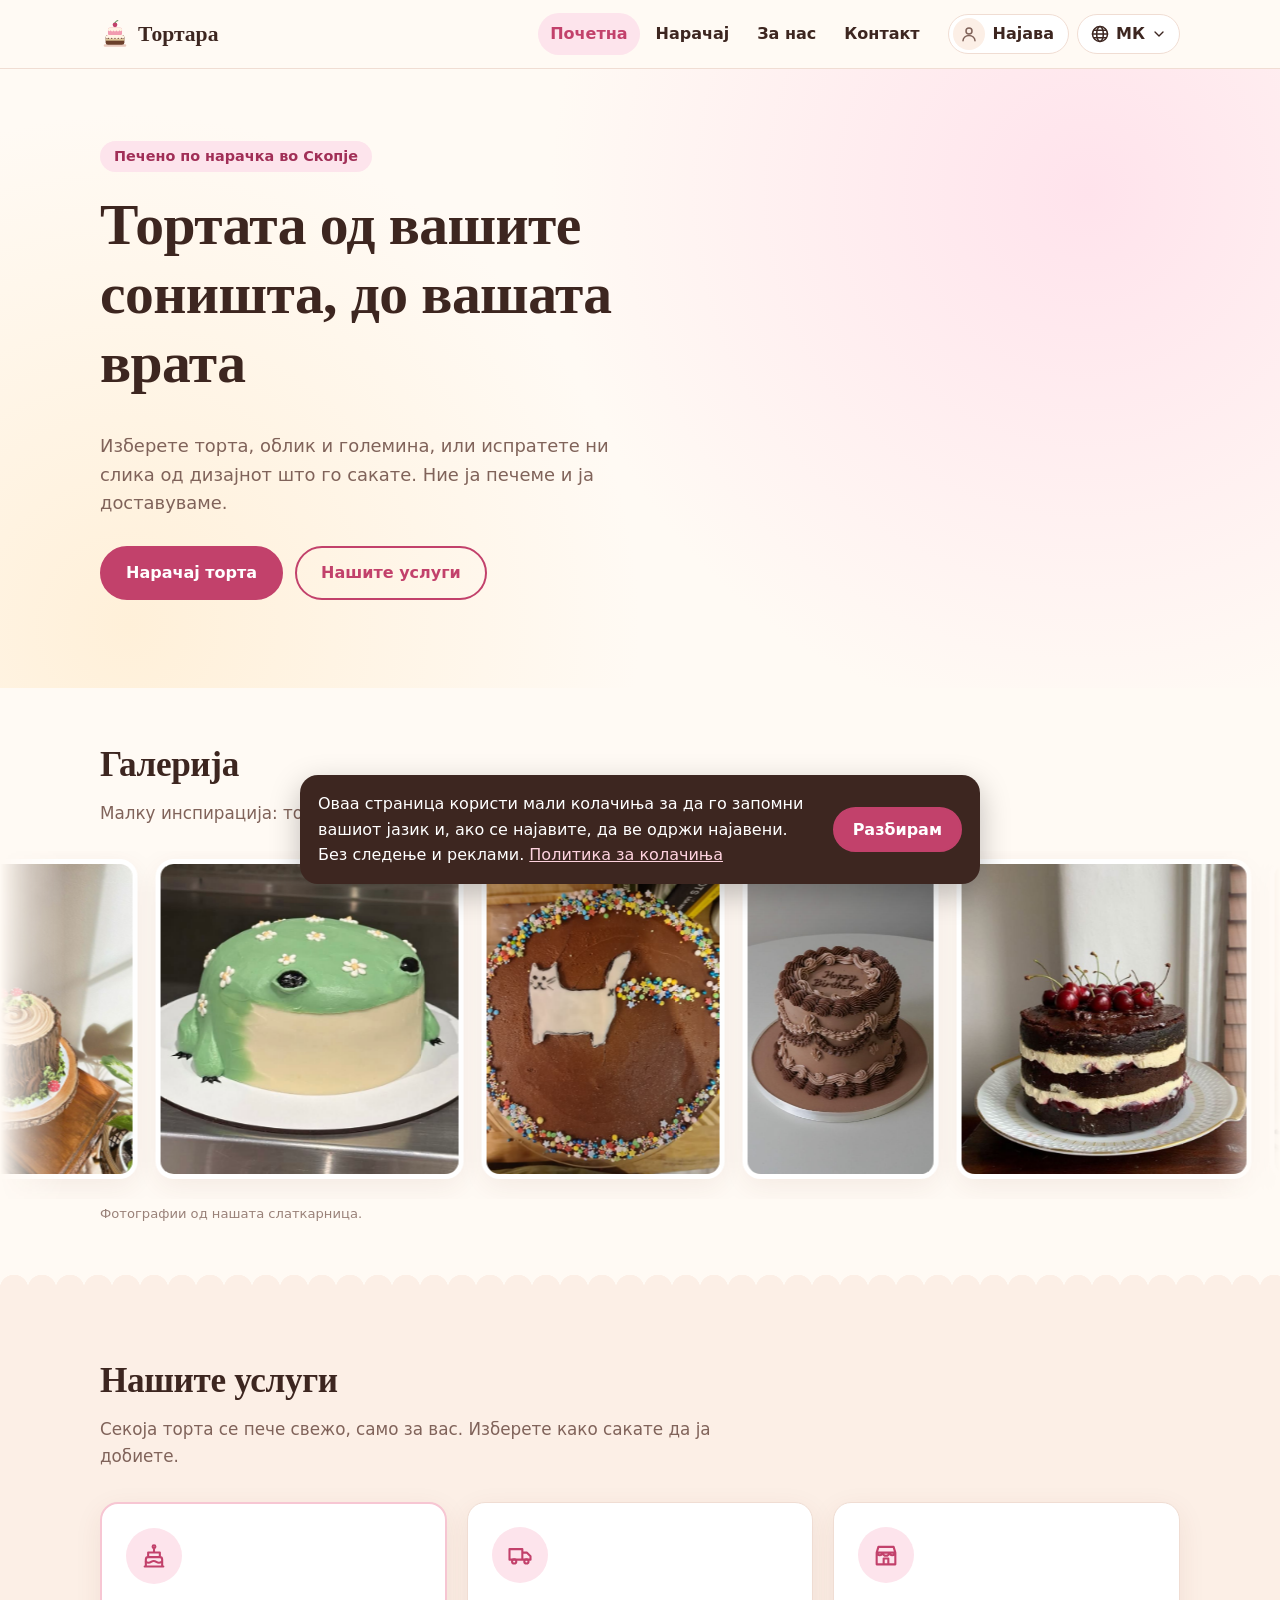
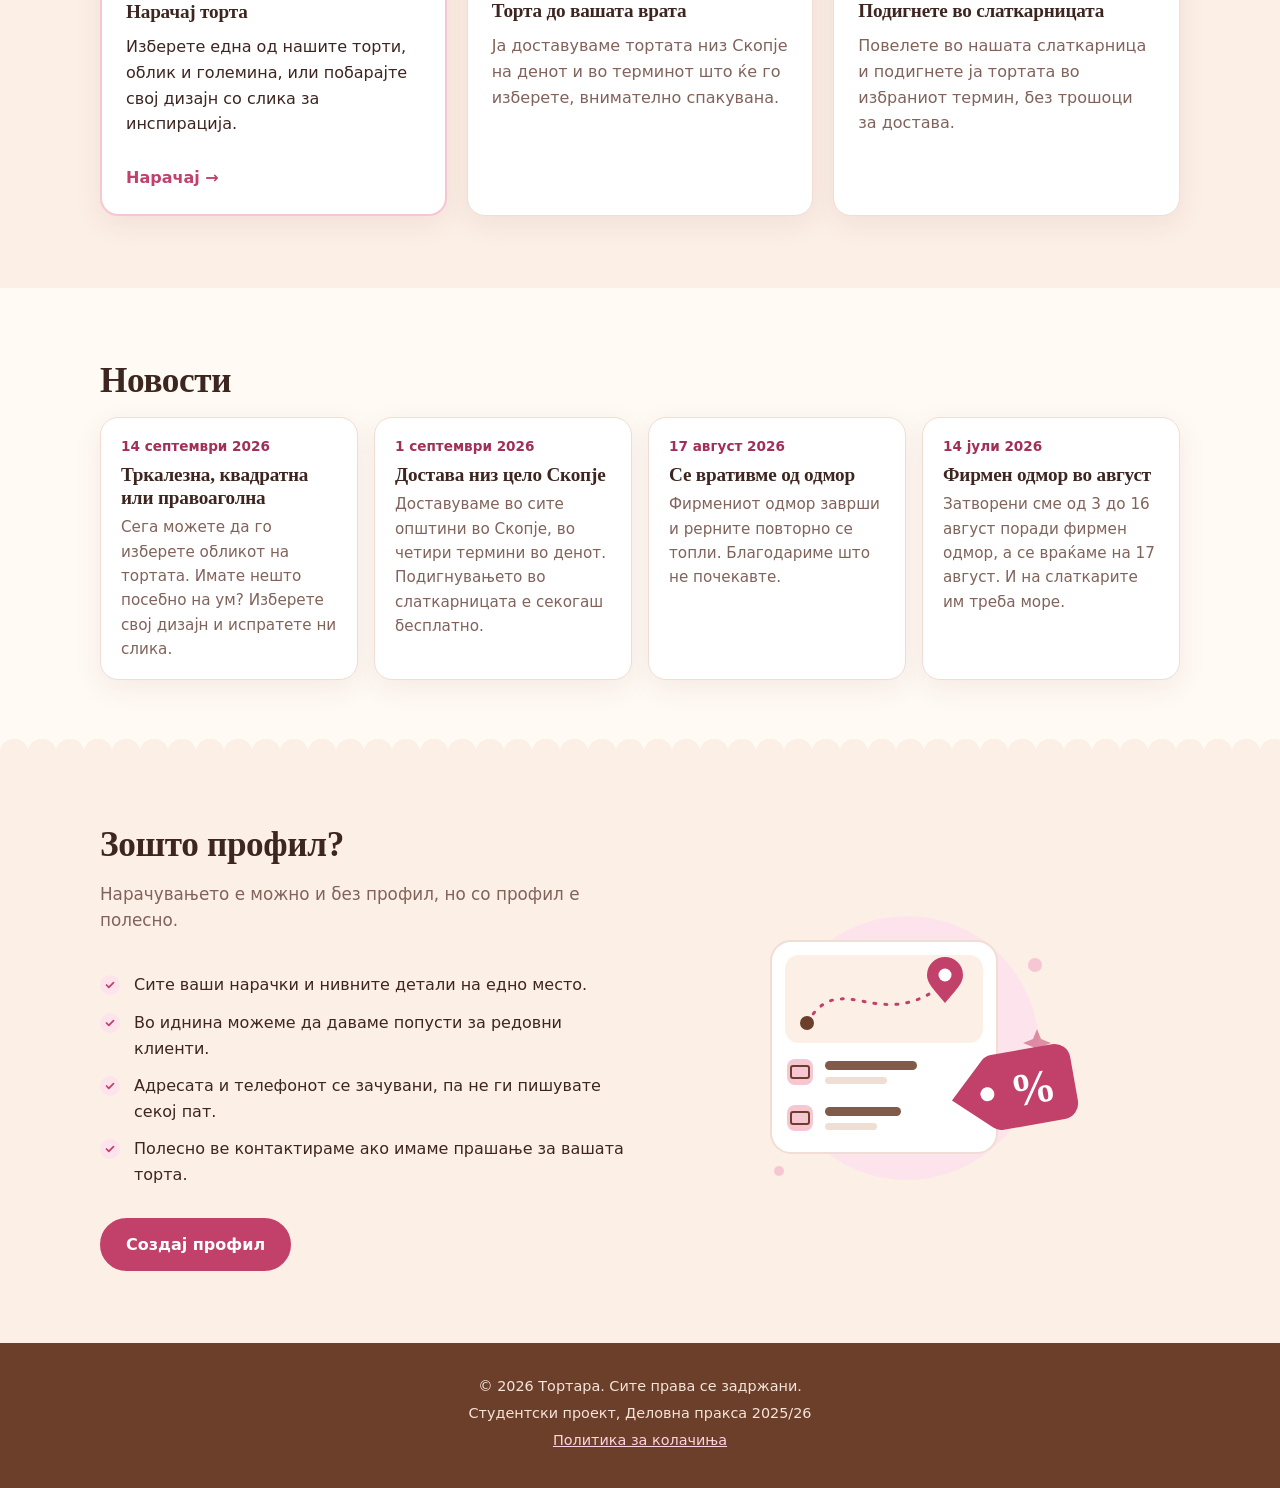
==== commit d1c1f3a2: "Order page and details" ====
--- a/site/index.html
+++ b/site/index.html
@@ -15,6 +15,7 @@
 
       <nav id="site-nav" class="site-nav">
         <a href="index.html" aria-current="page" data-i18n="nav.home">Почетна</a>
+        <a href="pages/order.html" data-i18n="nav.order">Нарачај</a>
         <a href="pages/about.html" data-i18n="nav.about">За нас</a>
         <a href="pages/contact.html" data-i18n="nav.contact">Контакт</a>
       </nav>
@@ -56,11 +57,11 @@
           <h1 data-i18n="hero.title">Тортата од вашите соништа, до вашата врата</h1>
           <p data-i18n="hero.subtitle">Изберете торта, облик и големина, или испратете ни слика од дизајнот што го сакате. Ние ја печеме и ја доставуваме.</p>
           <div class="actions">
-            <a class="btn" href="#services" data-i18n="hero.cta2">Нашите услуги</a>
-            <a class="btn btn-outline" href="pages/contact.html" data-i18n="nav.contact">Контакт</a>
+            <a class="btn" href="pages/order.html" data-i18n="hero.cta">Нарачај торта</a>
+            <a class="btn btn-outline" href="#services" data-i18n="hero.cta2">Нашите услуги</a>
           </div>
         </div>
-        <svg class="hero-art" width="260" height="204" data-cake='{"size":"large","colors":["#6b3f2a","#f19bb0"]}' role="img" aria-label="Торта од чоколадо и јагода" data-i18n-aria="hero.art"></svg>
+        <svg class="hero-art" width="260" height="204" data-cake='{"size":"large","tastes":["chocolate","strawberry"]}' role="img" aria-label="Торта од чоколадо и јагода" data-i18n-aria="hero.art"></svg>
       </div>
     </section>
 
@@ -97,6 +98,7 @@
             <span class="icon" aria-hidden="true"><svg viewBox="0 0 24 24" fill="none" stroke="currentColor" stroke-width="1.8" stroke-linecap="round" stroke-linejoin="round"><path d="M4 21h16M5 21v-6a2 2 0 0 1 2-2h10a2 2 0 0 1 2 2v6M7 13V9h10v4M12 9V6"/><circle cx="12" cy="4" r="1.2"/><path d="M5 17c1.5 1 3 1 4.5 0s3-1 4.5 0 3 1 4.5 0"/></svg></span>
             <h3 data-i18n="services.s1.title">Нарачај торта</h3>
             <p data-i18n="services.s1.text">Изберете една од нашите торти, облик и големина, или побарајте свој дизајн со слика за инспирација.</p>
+            <a class="more" href="pages/order.html" data-i18n="services.s1.link">Нарачај →</a>
           </article>
           <article class="card service">
             <span class="icon" aria-hidden="true"><svg viewBox="0 0 24 24" fill="none" stroke="currentColor" stroke-width="1.8" stroke-linecap="round" stroke-linejoin="round"><path d="M3 7h11v9H3zM14 10h4l3 3v3h-7z"/><circle cx="7" cy="17.5" r="1.8"/><circle cx="17.5" cy="17.5" r="1.8"/></svg></span>
@@ -199,6 +201,7 @@
   <script src="localisation/mk.js"></script>
   <script src="js/cookies.js"></script>
   <script src="js/i18n.js"></script>
+  <script src="js/cake-catalog.js"></script>
   <script src="js/cake-draw.js"></script>
   <script src="js/main.js"></script>
   <script src="js/auth.js"></script>
--- a/site/css/style.css
+++ b/site/css/style.css
@@ -485,8 +485,7 @@
 .account-layout {
   display: grid;
   gap: 24px;
-  grid-template-columns: minmax(0, 1fr);
-  max-width: 640px;
+  grid-template-columns: minmax(0, 1fr) minmax(0, 1.25fr);
   align-items: start;
   padding-bottom: 72px;
 }
@@ -498,12 +497,233 @@
 @media (max-width: 520px) { .field-row { grid-template-columns: 1fr; gap: 0; } }
 .account-meta { color: var(--muted); font-size: 0.9rem; margin: 20px 0 16px; }
 .form-section-title { font-family: var(--serif); font-size: 1.05rem; font-weight: 700; margin: 8px 0 4px; }
-
+@media (max-width: 860px) { .account-layout { grid-template-columns: 1fr; } }
+
+/* orders list */
+.orders-head { display: flex; flex-wrap: wrap; align-items: center; justify-content: space-between; gap: 12px; margin-bottom: 8px; }
+.orders-head h2 { margin: 0; }
+.tabs { display: inline-flex; gap: 4px; padding: 4px; border-radius: 999px; background: var(--bg-soft); margin: 8px 0 16px; }
+.tabs button {
+  border: 0;
+  border-radius: 999px;
+  padding: 7px 14px;
+  background: transparent;
+  color: var(--muted);
+  font: inherit;
+  font-weight: 700;
+  cursor: pointer;
+}
+.tabs button[aria-selected="true"] { background: var(--surface); color: var(--primary); box-shadow: 0 1px 4px rgba(110, 50, 40, 0.12); }
+.order-list { display: grid; gap: 14px; }
+.order {
+  border: 1px solid var(--border);
+  border-radius: 14px;
+  padding: 16px;
+  background: var(--bg);
+}
+.order-top { display: flex; gap: 14px; align-items: flex-start; }
+.order-top .mini-cake { width: 54px; height: 54px; flex: none; }
+.order-main { min-width: 0; flex: 1; }
+.order-code { font-weight: 800; letter-spacing: 0.03em; }
+.order-when { color: var(--muted); font-size: 0.92rem; }
+.order-what { font-size: 0.95rem; margin-top: 4px; overflow-wrap: anywhere; }
+.order-price { font-weight: 800; white-space: nowrap; }
+.order-foot { display: flex; flex-wrap: wrap; gap: 8px 16px; align-items: center; justify-content: space-between; margin-top: 12px; font-size: 0.9rem; color: var(--muted); }
+.order-photo { width: 56px; height: 56px; object-fit: cover; border-radius: 10px; border: 1px solid var(--border); }
+.empty { color: var(--muted); text-align: center; padding: 24px 8px; }
+
+.tag { display: inline-block; padding: 2px 10px; border-radius: 999px; font-size: 0.8rem; font-weight: 700; background: #eee5e1; color: var(--muted); }
+.order-details { margin: 14px 0 0; }
+.order-details li { font-size: 0.92rem; }
+.order-details li span:first-child { color: var(--muted); flex: none; }
+.order-details li span:last-child { overflow-wrap: anywhere; }
+.order-cancelled { opacity: 0.65; }
 .auth-why { text-align: center; color: var(--muted); margin: 0 0 20px; }
+
+/* yes / no pop-up */
+.dialog {
+  width: min(92vw, 420px);
+  padding: 26px 24px 22px;
+  border: 0;
+  border-radius: var(--radius);
+  background: var(--surface);
+  color: var(--text);
+  box-shadow: 0 20px 60px rgba(60, 25, 20, 0.35);
+}
+.dialog::backdrop { background: rgba(61, 38, 32, 0.5); }
+.dialog h2 { font-size: 1.3rem; margin-bottom: 0.4em; }
+.dialog p { color: var(--muted); }
+.dialog-actions { display: flex; flex-wrap: wrap; gap: 10px; margin-top: 18px; }
+.dialog-actions .btn { flex: 1 1 140px; text-align: center; }
+
+/* ===== Build a cake ===== */
+.builder {
+  display: grid;
+  grid-template-columns: minmax(0, 1.4fr) minmax(0, 1fr);
+  gap: 24px;
+  align-items: start;
+  padding-bottom: 72px;
+}
+.builder-steps { display: grid; gap: 20px; }
+.builder-steps .card h2 { font-size: 1.3rem; display: flex; align-items: center; gap: 10px; }
+.step-num {
+  display: inline-flex;
+  align-items: center;
+  justify-content: center;
+  width: 32px;
+  height: 32px;
+  flex: none;
+  border-radius: 50%;
+  background: var(--primary);
+  color: #fff;
+  font-size: 1rem;
+}
+.builder-aside { position: sticky; top: 88px; display: grid; gap: 16px; }
+.cake-preview { width: 100%; max-width: 200px; height: auto; margin: 0 auto 8px; }
+
+fieldset { border: 0; padding: 0; margin: 0 0 18px; min-width: 0; }
+legend { font-weight: 700; padding: 0; margin-bottom: 8px; }
+
+/* pill-shaped choice buttons built from radio inputs */
+.choices { display: flex; flex-wrap: wrap; gap: 8px; }
+.choice { position: relative; }
+.choice input { position: absolute; opacity: 0; width: 1px; height: 1px; }
+.choice span {
+  display: flex;
+  align-items: center;
+  gap: 8px;
+  padding: 9px 16px;
+  border: 1.5px solid var(--input);
+  border-radius: 999px;
+  background: var(--surface);
+  font-weight: 600;
+  cursor: pointer;
+  transition: background 0.12s, border-color 0.12s;
+}
+.choice small { color: var(--muted); font-weight: 500; }
+.choice input:checked + span { border-color: var(--primary); background: var(--primary-soft); color: var(--primary-dark); }
+.choice input:focus-visible + span { outline: 3px solid #f2a3ba; outline-offset: 2px; }
+.choice span:hover { border-color: var(--primary); }
+.choices-block .choice { flex: 1 1 200px; }
+.choices-block .choice span { border-radius: 14px; flex-direction: column; align-items: flex-start; gap: 0; padding: 12px 16px; height: 100%; }
+.swatch { width: 16px; height: 16px; border-radius: 50%; border: 1px solid rgba(0, 0, 0, 0.15); flex: none; }
+
+/* ready-made cakes: click a card */
+/* the cake drop-down (left) and its details (right) */
+.cake-picker { display: grid; grid-template-columns: 1fr 240px; gap: 20px; align-items: start; margin-bottom: 20px; }
+.cake-picker .field { margin: 0 0 12px; }
+.cake-art {
+  display: flex;
+  align-items: center;
+  justify-content: center;
+  height: 220px;
+  padding: 10px;
+  border: 1.5px solid var(--border);
+  border-radius: 16px;
+  background: var(--surface);
+}
+.cake-art svg { width: 100%; height: 100%; }
+.cake-art-empty svg { opacity: 0.55; }
+/* every cake's text in the same cell: the block is as tall as the tallest, so it never jumps */
+.cake-info-stack { display: grid; }
+.cake-info { grid-area: 1 / 1; visibility: hidden; }
+.cake-info.is-active { visibility: visible; }
+.cake-info-name { margin: 0 0 4px; font-size: 1.25rem; }
+.cake-info > p { margin: 0 0 12px; color: var(--muted); }
+.cake-info .allergen-box { margin: 0; padding: 10px 14px; }
 .news-grid { grid-template-columns: repeat(auto-fill, minmax(230px, 1fr)); gap: 16px; }
 .news-item { padding: 18px 20px; }
 .news-item h3 { margin-bottom: 6px; }
 .news-item p:last-child { margin: 0; color: var(--muted); font-size: 0.95rem; }
+.cake-traces { margin: -8px 0 20px; font-size: 0.85rem; }
+@media (max-width: 640px) {
+  .cake-picker { grid-template-columns: 1fr; }
+  .cake-picker-main { display: contents; }
+  .cake-picker-select { order: 1; }
+  .cake-art { order: 2; height: 180px; }
+  .cake-info-stack { order: 3; }
+}
+
+/* shape of the cake */
+.shape-grid { display: grid; grid-template-columns: repeat(4, 1fr); gap: 10px; }
+.shape-card { position: relative; display: block; margin: 0; font-weight: 400; cursor: pointer; }
+.shape-card input { position: absolute; opacity: 0; width: 1px; height: 1px; }
+.shape-card > span {
+  display: flex;
+  flex-direction: column;
+  align-items: center;
+  justify-content: center;
+  gap: 6px;
+  height: 100%;
+  padding: 14px 8px;
+  border: 1.5px solid var(--input);
+  border-radius: 16px;
+  background: var(--surface);
+  color: var(--cocoa);
+  text-align: center;
+  transition: border-color 0.12s, background 0.12s;
+}
+.shape-card b { font-size: 0.95rem; color: var(--text); }
+.shape-card small { color: var(--muted); font-size: 0.78rem; line-height: 1.25; }
+.shape-design > span { border-style: dashed; color: var(--primary); }
+.shape-card:hover > span { border-color: var(--primary); }
+.shape-card input:checked + span { border-color: var(--primary); border-style: solid; background: var(--primary-soft); box-shadow: 0 0 0 2px var(--primary); color: var(--primary-dark); }
+.shape-card input:focus-visible + span { outline: 3px solid #f2a3ba; outline-offset: 2px; }
+@media (max-width: 520px) { .shape-grid { grid-template-columns: repeat(2, 1fr); } }
+
+/* allergens */
+.allergen-box { padding: 14px 16px; border-radius: 14px; background: #fff6e0; border: 1px solid #f1deae; margin: 4px 0 20px; color: #5b4510; }
+.allergen-box .hint { color: #7a6523; margin: 8px 0 0; }
+.allergen-list { list-style: none; display: inline-flex; flex-wrap: wrap; gap: 6px; margin: 0 0 0 8px; padding: 0; vertical-align: middle; }
+.allergen-list li { padding: 2px 12px; border-radius: 999px; background: #fff; border: 1px solid #e8cf86; font-weight: 700; font-size: 0.9rem; }
+.notice-soft { background: var(--bg-soft); color: var(--text); margin: 0; }
+
+/* inspiration picture */
+.drop {
+  display: flex;
+  align-items: center;
+  gap: 14px;
+  padding: 14px;
+  border: 2px dashed var(--input);
+  border-radius: 14px;
+  background: var(--bg);
+}
+.drop.has-image { border-style: solid; }
+.drop.dragging { border-color: var(--primary); background: var(--primary-soft); }
+.drop-thumb { width: 72px; height: 72px; flex: none; border-radius: 10px; object-fit: cover; background: var(--bg-soft); }
+.drop-body { min-width: 0; flex: 1; }
+.drop-body p { margin: 0 0 6px; color: var(--muted); font-size: 0.9rem; }
+.drop-actions { display: flex; flex-wrap: wrap; gap: 8px; }
+.file-label { margin: 0; }
+.file-label input { position: absolute; opacity: 0; width: 1px; height: 1px; }
+
+/* summary */
+.summary-list { list-style: none; margin: 0 0 12px; padding: 0; text-align: left; font-size: 0.95rem; }
+.summary-list li { display: flex; justify-content: space-between; gap: 12px; padding: 6px 0; border-bottom: 1px dashed var(--border); }
+.summary-list li span:last-child { text-align: right; font-weight: 600; }
+.summary-total { display: flex; justify-content: space-between; font-family: var(--serif); font-size: 1.35rem; font-weight: 700; margin: 8px 0 4px; }
+
+.saved-details { padding: 14px 16px; border-radius: 12px; background: var(--bg-soft); margin-bottom: 16px; }
+.saved-details p { margin: 0 0 4px; }
+.saved-details .link-btn { margin-top: 6px; }
+.link-btn { border: 0; padding: 0; background: none; color: var(--primary); font: inherit; font-weight: 700; text-decoration: underline; cursor: pointer; }
+.check { display: flex; align-items: flex-start; gap: 10px; font-weight: 500; }
+.check input { width: 18px; height: 18px; margin: 3px 0 0; flex: none; accent-color: var(--primary); }
+.notice { padding: 12px 14px; border-radius: 12px; background: #fff6e0; color: #6d5113; font-size: 0.92rem; margin: 0 0 16px; }
+
+.done-card { max-width: 620px; margin: 0 auto 72px; text-align: center; padding: 36px 28px; }
+.done-card .big-code { font-family: var(--serif); font-size: 2rem; font-weight: 700; color: var(--primary); letter-spacing: 0.04em; margin: 4px 0 16px; }
+.done-card .summary-list { max-width: 420px; margin: 0 auto 20px; }
+.done-card .actions { display: flex; flex-wrap: wrap; gap: 12px; justify-content: center; }
+
+@media (max-width: 860px) {
+  .builder { grid-template-columns: 1fr; }
+  /* phones: the form first, then the summary and the button at the end */
+  .builder-aside { display: contents; }
+  .builder-steps { order: 1; }
+  .summary-card { order: 2; }
+}
+
 @media (max-width: 520px) {
   .header-inner { gap: 8px; }
   .brand { font-size: 1.1rem; white-space: nowrap; min-width: 0; overflow: hidden; text-overflow: ellipsis; }
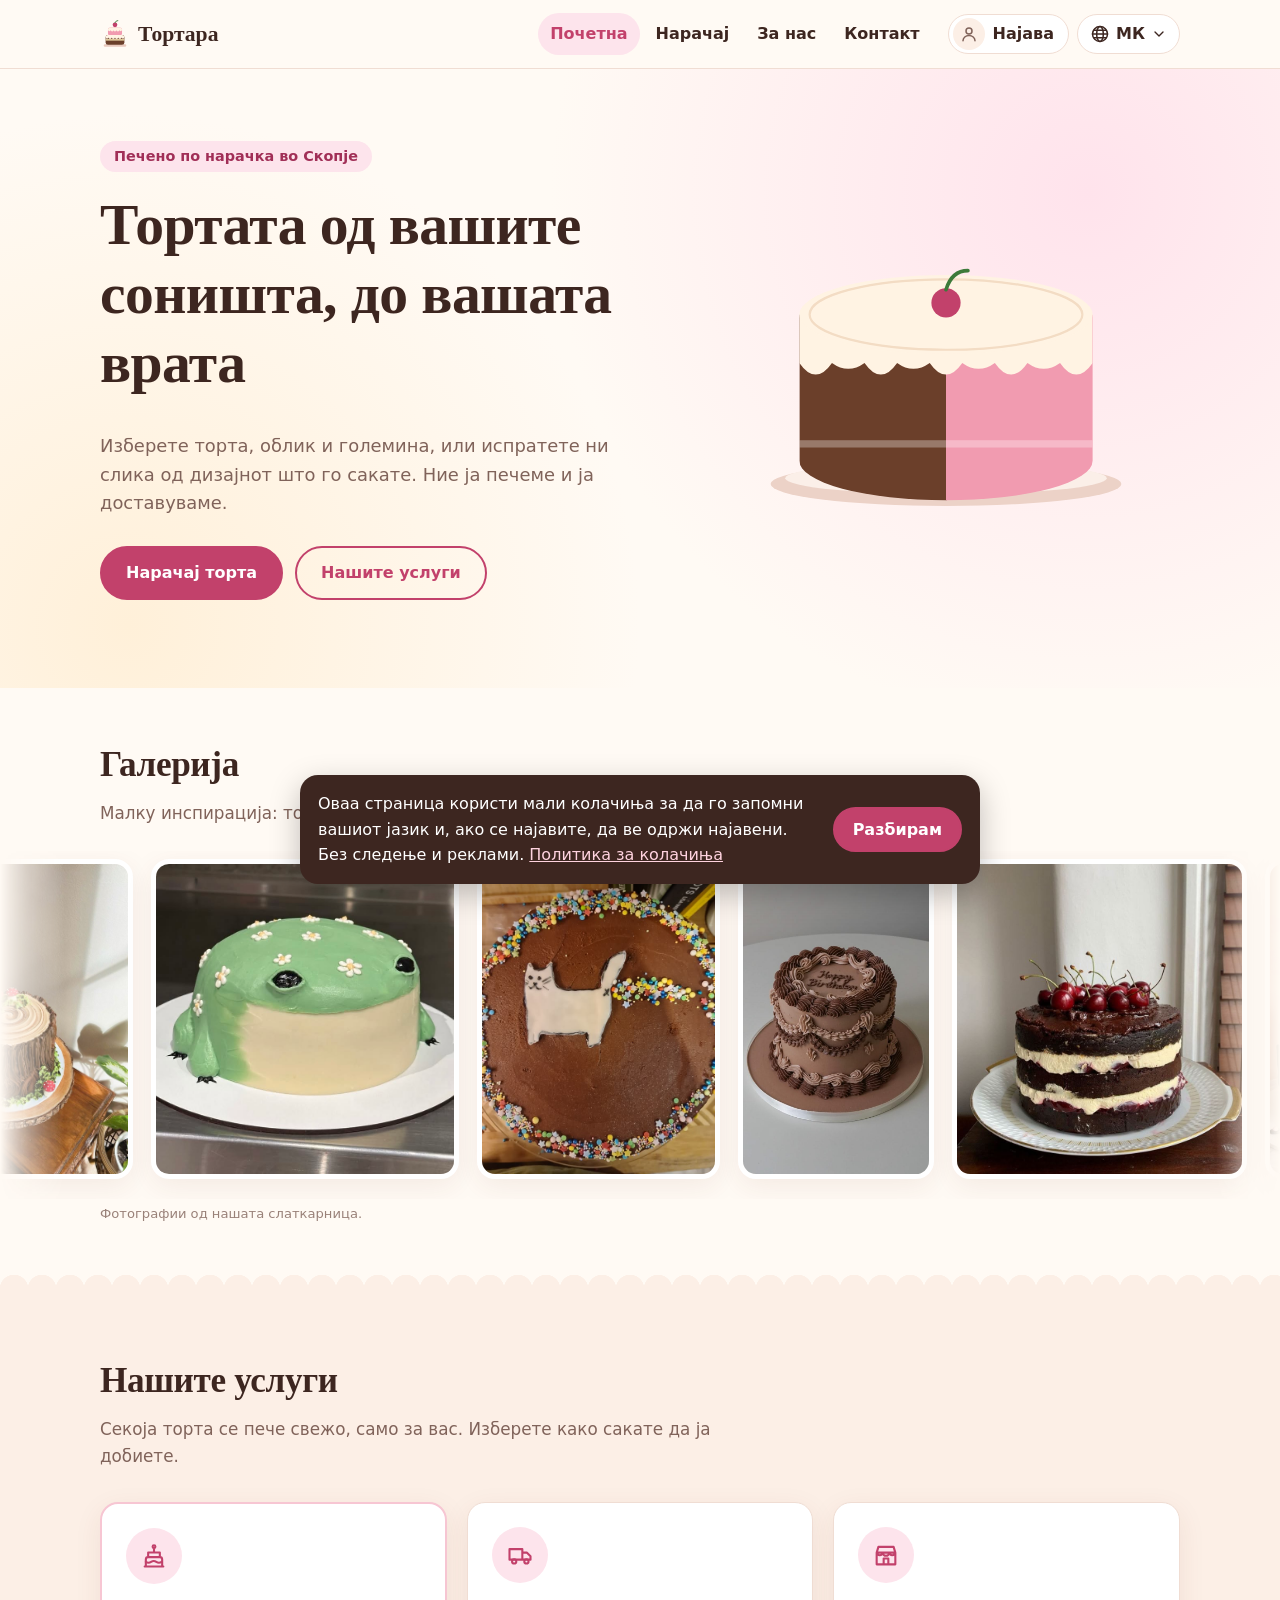
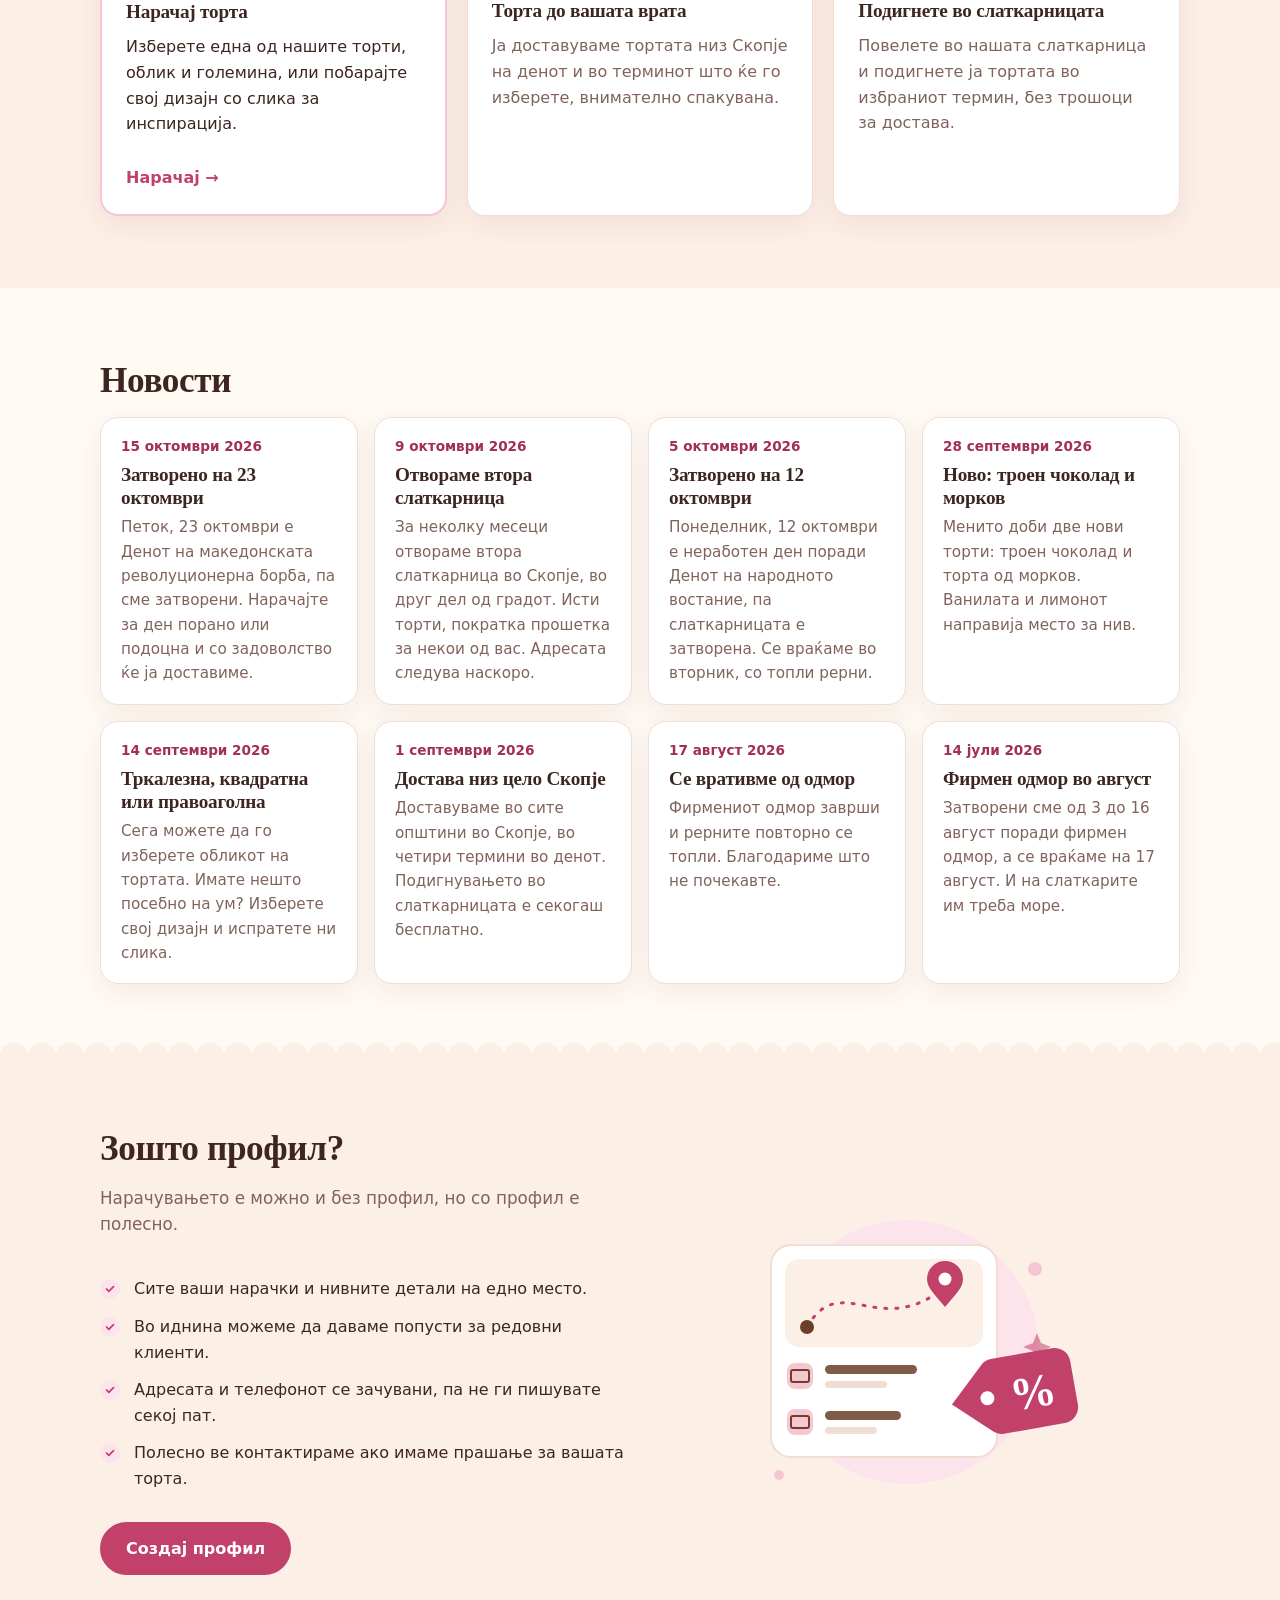
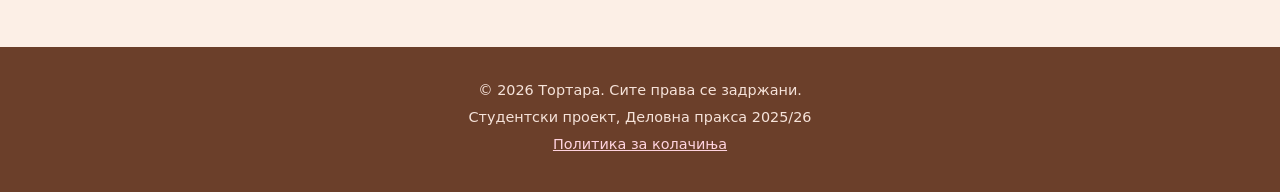
==== commit 082d1fa6: "finishing touches" ====
--- a/site/index.html
+++ b/site/index.html
@@ -118,6 +118,26 @@
       <div class="container">
         <h2 data-i18n="news.title">Новости</h2>
         <div class="grid news-grid">
+          <article class="card news-item">
+            <p class="date" data-i18n="news.1.date">15 октомври 2026</p>
+            <h3 data-i18n="news.1.title">Затворено на 23 октомври</h3>
+            <p data-i18n="news.1.text">Петок, 23 октомври е Денот на македонската револуционерна борба, па сме затворени. Нарачајте за ден порано или подоцна и со задоволство ќе ја доставиме.</p>
+          </article>
+          <article class="card news-item">
+            <p class="date" data-i18n="news.2.date">9 октомври 2026</p>
+            <h3 data-i18n="news.2.title">Отвораме втора слаткарница</h3>
+            <p data-i18n="news.2.text">За неколку месеци отвораме втора слаткарница во Скопје, во друг дел од градот. Исти торти, пократка прошетка за некои од вас. Адресата следува наскоро.</p>
+          </article>
+          <article class="card news-item">
+            <p class="date" data-i18n="news.3.date">5 октомври 2026</p>
+            <h3 data-i18n="news.3.title">Затворено на 12 октомври</h3>
+            <p data-i18n="news.3.text">Понеделник, 12 октомври е неработен ден поради Денот на народното востание, па слаткарницата е затворена. Се враќаме во вторник, со топли рерни.</p>
+          </article>
+          <article class="card news-item">
+            <p class="date" data-i18n="news.4.date">28 септември 2026</p>
+            <h3 data-i18n="news.4.title">Ново: троен чоколад и морков</h3>
+            <p data-i18n="news.4.text">Менито доби две нови торти: троен чоколад и торта од морков. Ванилата и лимонот направија место за нив.</p>
+          </article>
           <article class="card news-item">
             <p class="date" data-i18n="news.5.date">14 септември 2026</p>
             <h3 data-i18n="news.5.title">Тркалезна, квадратна или правоаголна</h3>
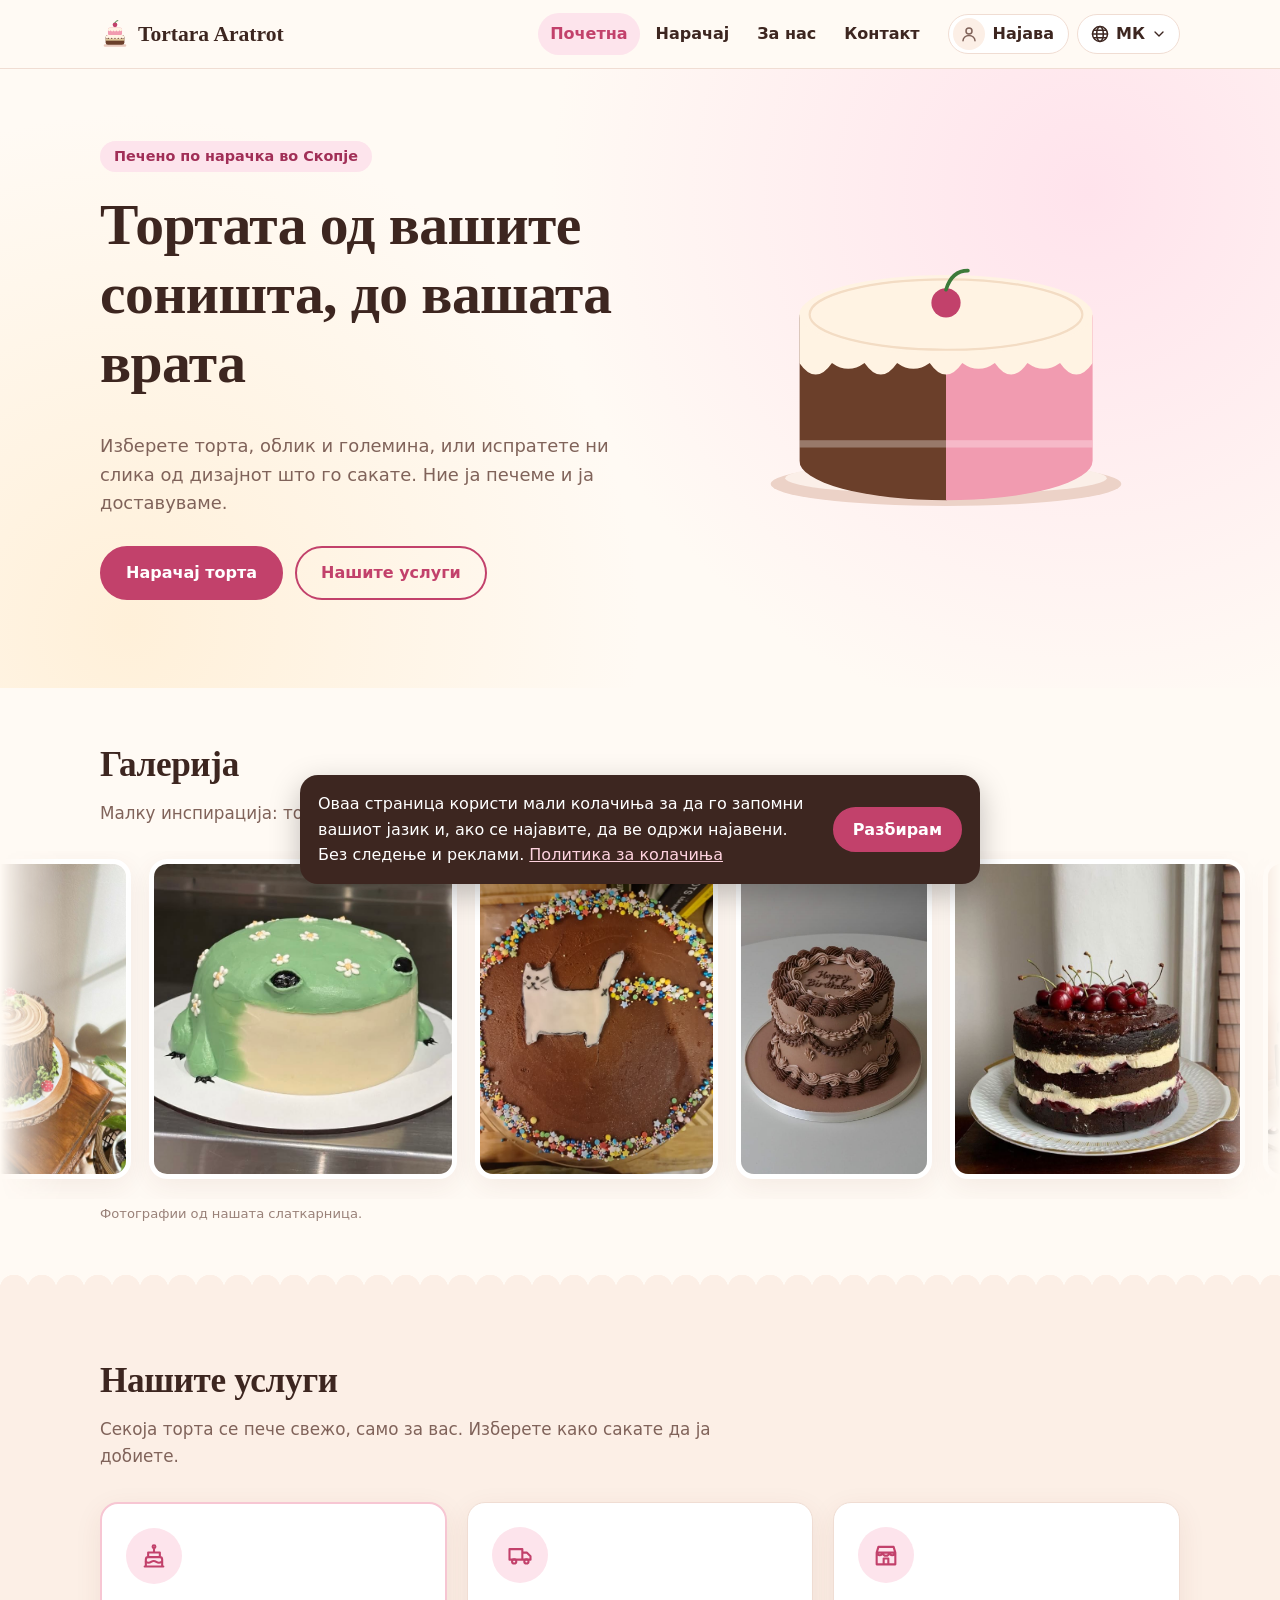
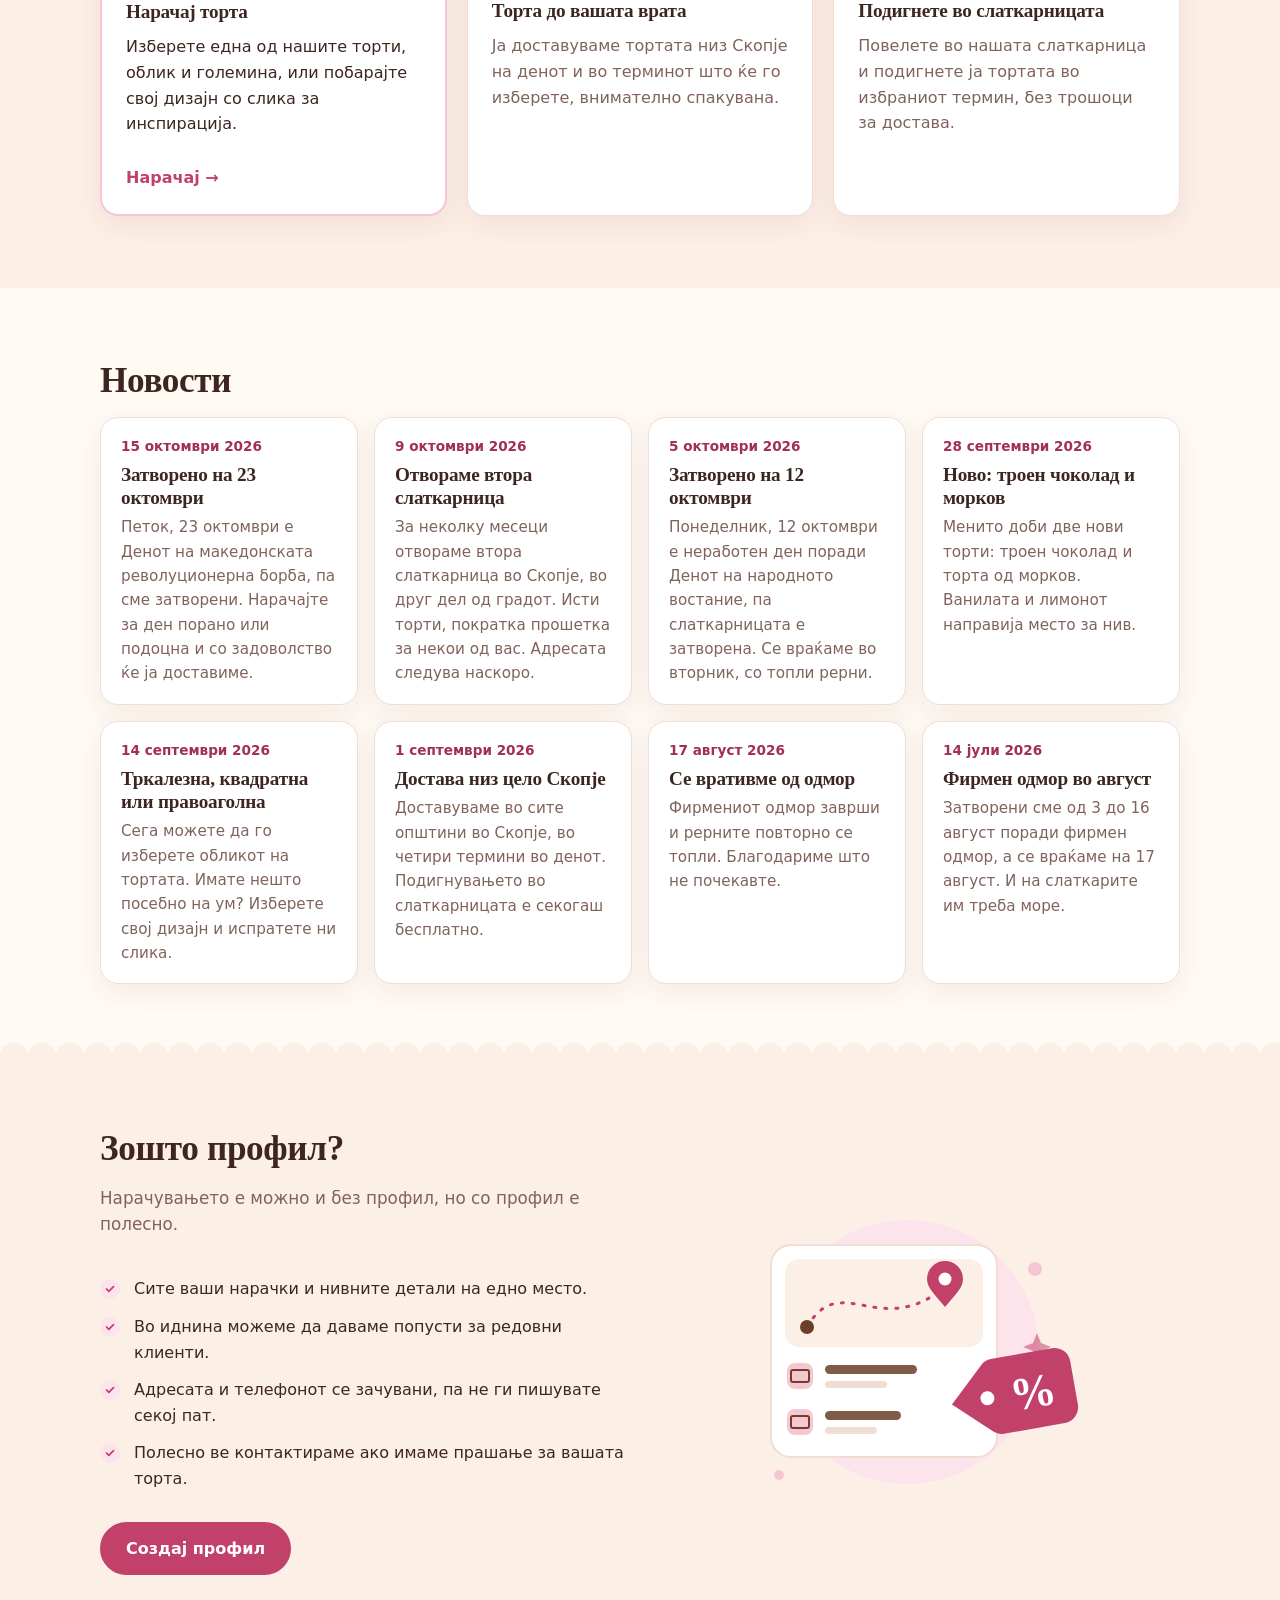
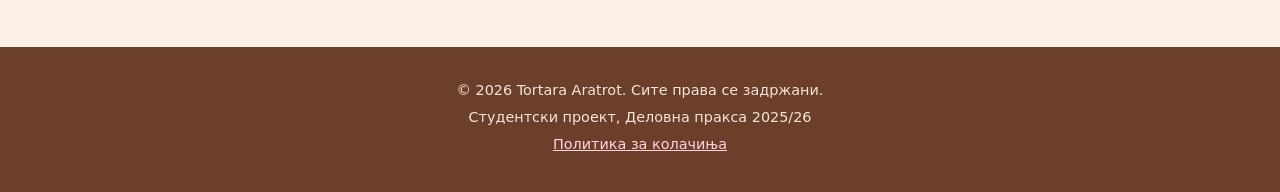
==== commit 88510774: "rename business" ====
--- a/site/index.html
+++ b/site/index.html
@@ -3,7 +3,7 @@
 <head>
   <meta charset="utf-8">
   <meta name="viewport" content="width=device-width, initial-scale=1">
-  <title>Тортара | Торти до вашата врата</title>
+  <title>Tortara Aratrot | Торти до вашата врата</title>
   <link rel="icon" type="image/svg+xml" href="assets/img/favicon.svg">
   <link rel="stylesheet" href="css/style.css">
 </head>
@@ -11,7 +11,7 @@
 
   <header class="site-header">
     <div class="container header-inner">
-      <a class="brand" href="index.html" data-i18n="brand">Тортара</a>
+      <a class="brand" href="index.html" data-i18n="brand">Tortara Aratrot</a>
 
       <nav id="site-nav" class="site-nav">
         <a href="index.html" aria-current="page" data-i18n="nav.home">Почетна</a>
@@ -206,7 +206,7 @@
 
   <footer class="site-footer">
     <div class="container">
-      <p data-i18n="footer.rights">© 2026 Тортара. Сите права се задржани.</p>
+      <p data-i18n="footer.rights">© 2026 Tortara Aratrot. Сите права се задржани.</p>
       <p data-i18n="footer.course">Студентски проект, Деловна пракса 2025/26</p>
       <p><a href="pages/cookies.html" data-i18n="footer.cookies">Политика за колачиња</a></p>
     </div>
